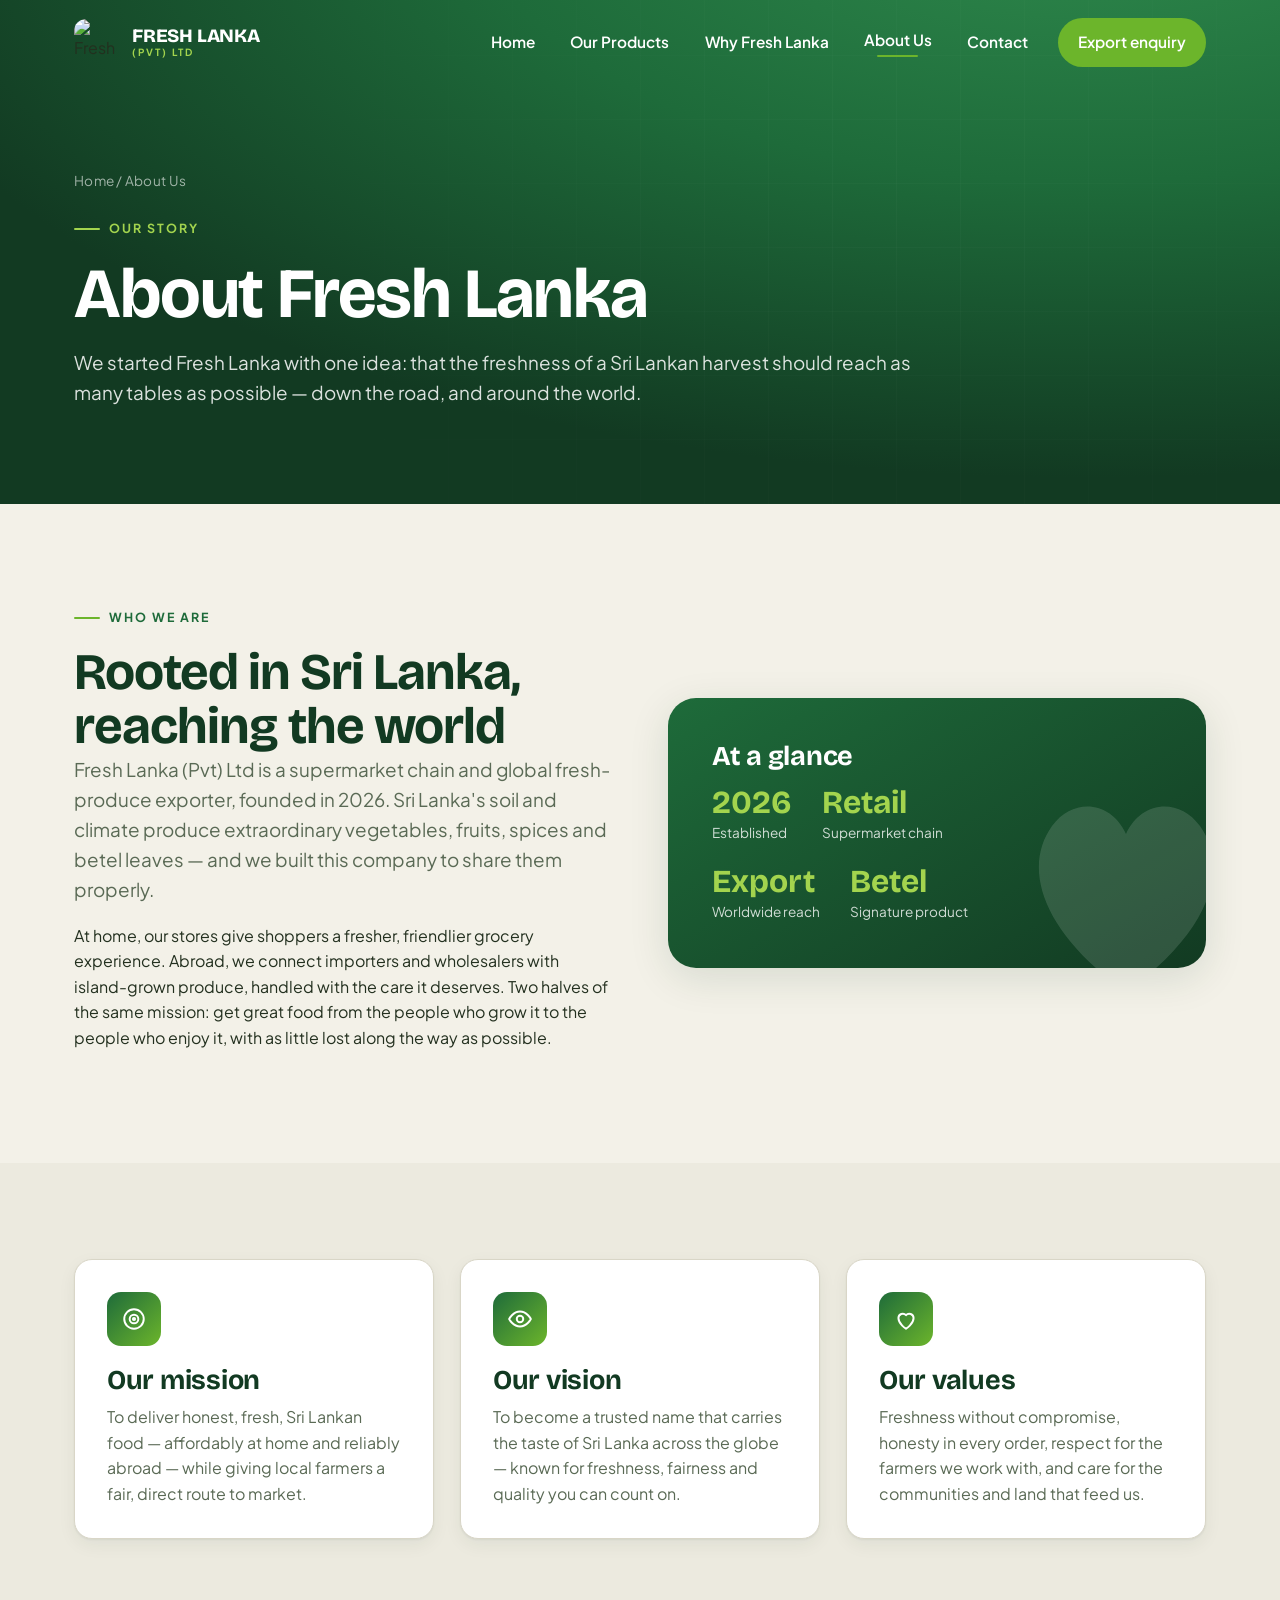
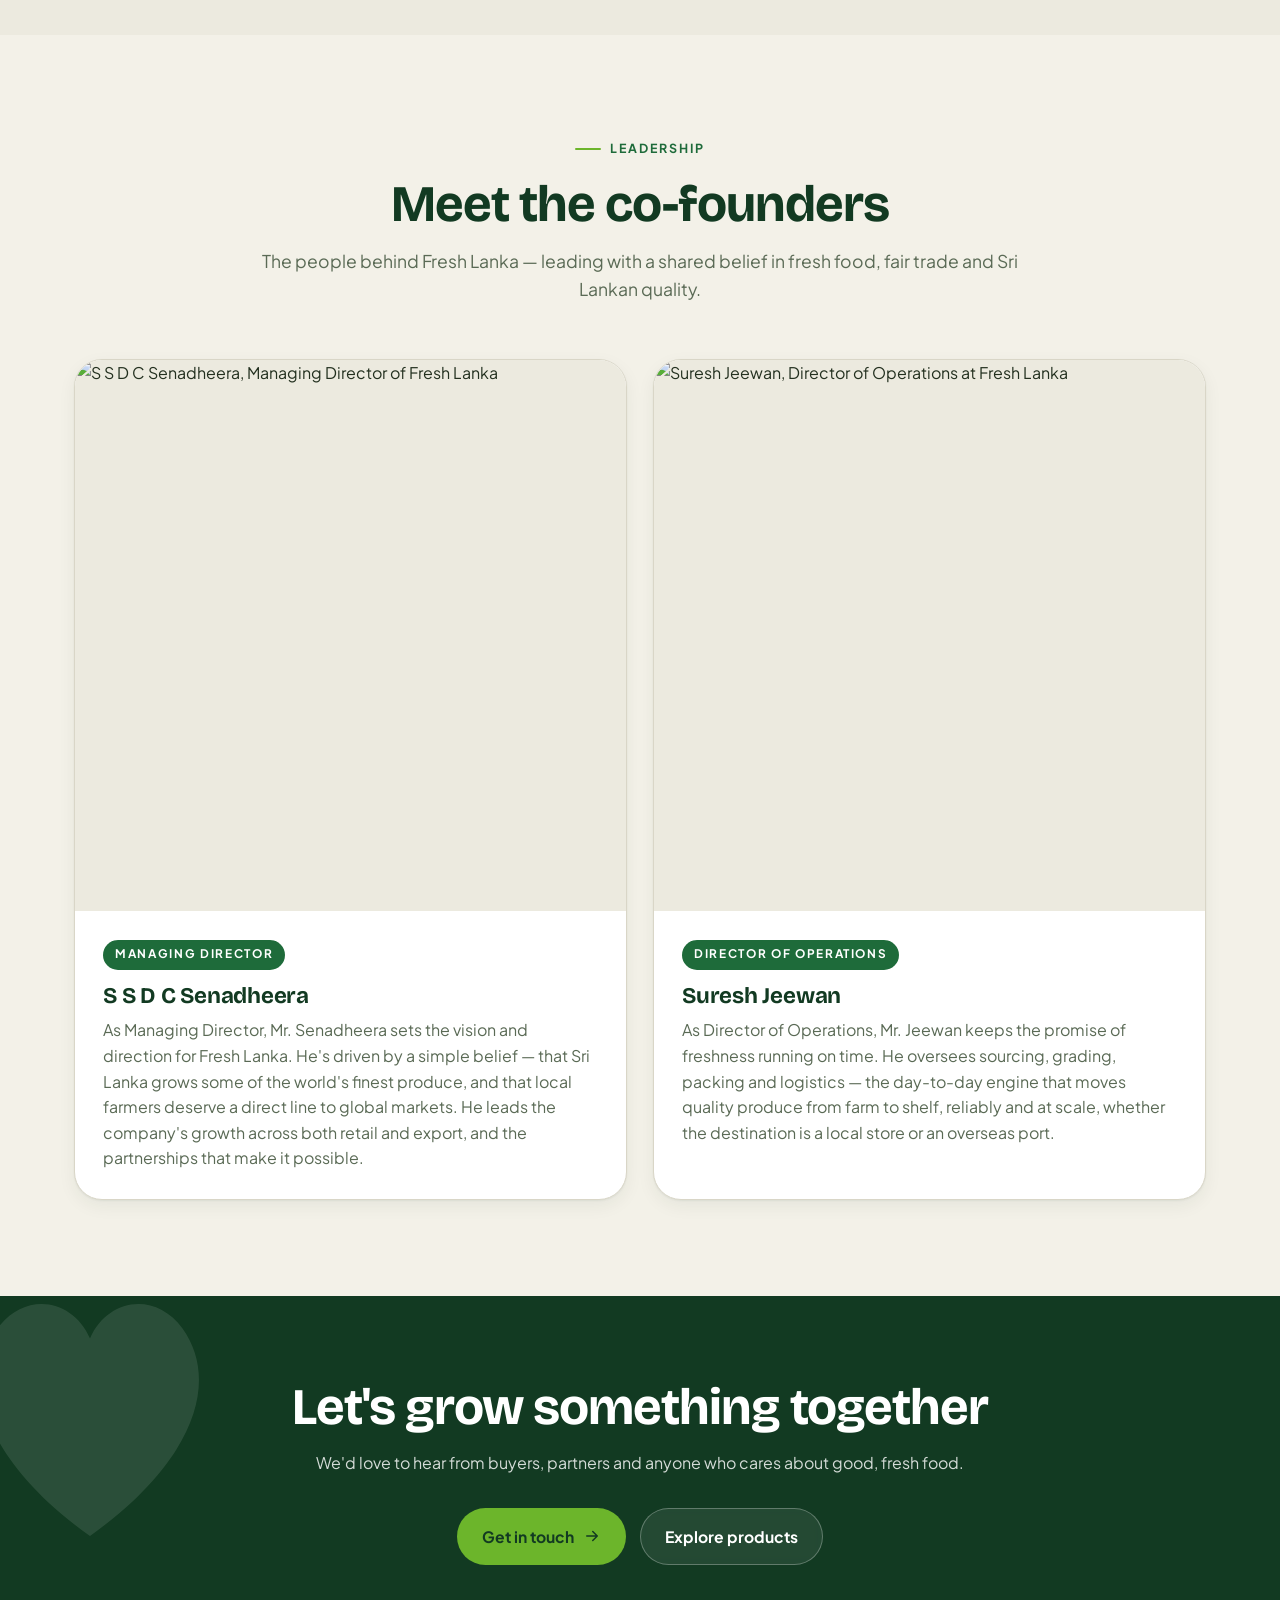
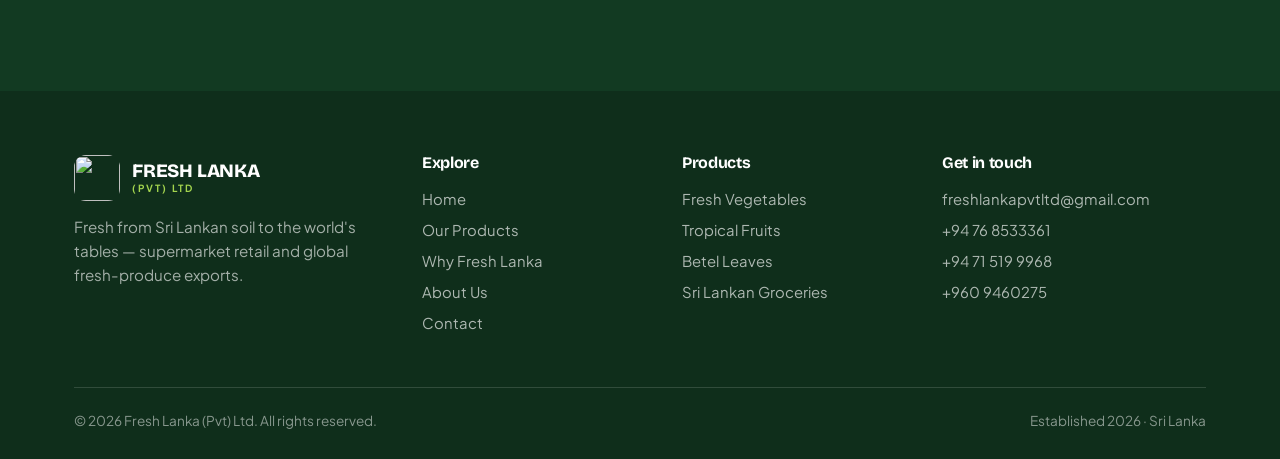
==== about.html @ 04e74e66 "Add files via upload" ====
<!DOCTYPE html>
<html lang="en">
<head>
<script>document.documentElement.className+=' js'</script>
<meta charset="UTF-8">
<meta name="viewport" content="width=device-width, initial-scale=1.0">
<title>About Us — Fresh Lanka (Pvt) Ltd</title>
<meta name="description" content="The story, mission and leadership of Fresh Lanka (Pvt) Ltd — a Sri Lankan supermarket chain and global fresh-produce exporter founded in 2026.">
<link rel="icon" href="assets/emblem.png">
<link rel="preconnect" href="https://fonts.googleapis.com">
<link rel="preconnect" href="https://fonts.gstatic.com" crossorigin>
<link href="https://fonts.googleapis.com/css2?family=Bricolage+Grotesque:opsz,wght@12..96,600;12..96,700;12..96,800&family=Plus+Jakarta+Sans:wght@400;500;600;700&display=swap" rel="stylesheet">
<link rel="stylesheet" href="styles.css">
</head>
<body>

<header class="site-header over-dark">
  <div class="container">
    <a class="brand" href="index.html">
      <img src="assets/emblem.png" alt="Fresh Lanka emblem">
      <div class="brand-text"><b>FRESH LANKA</b><span>(Pvt) Ltd</span></div>
    </a>
    <button class="nav-toggle"><span></span><span></span><span></span></button>
    <nav class="nav">
      <a href="index.html">Home</a>
      <a href="products.html">Our Products</a>
      <a href="quality.html">Why Fresh Lanka</a>
      <a href="about.html" class="active">About Us</a>
      <a href="contact.html">Contact</a>
      <a href="contact.html" class="btn btn--leaf">Export enquiry</a>
    </nav>
  </div>
</header>

<section class="page-hero">
  <div class="hero-grid"></div>
  <div class="container">
    <div class="crumbs"><a href="index.html">Home</a> / About Us</div>
    <span class="eyebrow">Our story</span>
    <h1>About Fresh Lanka</h1>
    <p>We started Fresh Lanka with one idea: that the freshness of a Sri Lankan harvest should reach as many tables as possible — down the road, and around the world.</p>
  </div>
</section>

<!-- STORY -->
<section class="section">
  <div class="container">
    <div class="split">
      <div class="reveal">
        <span class="eyebrow">Who we are</span>
        <h2>Rooted in Sri Lanka, reaching the&nbsp;world</h2>
        <p class="lead" style="margin-bottom:18px">Fresh Lanka (Pvt) Ltd is a supermarket chain and global fresh-produce exporter, founded in 2026. Sri Lanka's soil and climate produce extraordinary vegetables, fruits, spices and betel leaves — and we built this company to share them properly.</p>
        <p>At home, our stores give shoppers a fresher, friendlier grocery experience. Abroad, we connect importers and wholesalers with island-grown produce, handled with the care it deserves. Two halves of the same mission: get great food from the people who grow it to the people who enjoy it, with as little lost along the way as possible.</p>
      </div>
      <div class="panel reveal" data-d="1">
        <svg class="big-leaf" viewBox="0 0 120 120" fill="currentColor" aria-hidden="true"><path d="M60 112C18 82 8 50 23 29 34 14 53 17 60 33 67 17 86 14 97 29 112 50 102 82 60 112Z"/></svg>
        <h3>At a glance</h3>
        <div class="stat-row" style="margin-top:6px">
          <div><b>2026</b><span>Established</span></div>
          <div><b>Retail</b><span>Supermarket chain</span></div>
        </div>
        <div class="stat-row" style="margin-top:22px">
          <div><b>Export</b><span>Worldwide reach</span></div>
          <div><b>Betel</b><span>Signature product</span></div>
        </div>
      </div>
    </div>
  </div>
</section>

<!-- MISSION / VISION / VALUES -->
<section class="section" style="background:var(--paper-2)">
  <div class="container">
    <div class="grid grid-3">
      <div class="card reveal">
        <div class="ic"><svg viewBox="0 0 24 24" fill="none" stroke="currentColor" stroke-width="1.8" stroke-linecap="round" stroke-linejoin="round"><circle cx="12" cy="12" r="9"/><circle cx="12" cy="12" r="4"/><circle cx="12" cy="12" r="1"/></svg></div>
        <h3>Our mission</h3>
        <p>To deliver honest, fresh, Sri Lankan food — affordably at home and reliably abroad — while giving local farmers a fair, direct route to market.</p>
      </div>
      <div class="card reveal" data-d="1">
        <div class="ic"><svg viewBox="0 0 24 24" fill="none" stroke="currentColor" stroke-width="1.8" stroke-linecap="round" stroke-linejoin="round"><path d="M2 12s3.5-7 10-7 10 7 10 7-3.5 7-10 7-10-7-10-7z"/><circle cx="12" cy="12" r="3"/></svg></div>
        <h3>Our vision</h3>
        <p>To become a trusted name that carries the taste of Sri Lanka across the globe — known for freshness, fairness and quality you can count on.</p>
      </div>
      <div class="card reveal" data-d="2">
        <div class="ic"><svg viewBox="0 0 24 24" fill="none" stroke="currentColor" stroke-width="1.8" stroke-linecap="round" stroke-linejoin="round"><path d="M12 21s-7-4.5-7-10a4 4 0 0 1 7-2.5A4 4 0 0 1 19 11c0 5.5-7 10-7 10z"/></svg></div>
        <h3>Our values</h3>
        <p>Freshness without compromise, honesty in every order, respect for the farmers we work with, and care for the communities and land that feed us.</p>
      </div>
    </div>
  </div>
</section>

<!-- FOUNDERS -->
<section class="section">
  <div class="container">
    <div class="section-head center reveal">
      <span class="eyebrow eyebrow--center">Leadership</span>
      <h2>Meet the co-founders</h2>
      <p>The people behind Fresh Lanka — leading with a shared belief in fresh food, fair trade and Sri Lankan quality.</p>
    </div>
    <div class="grid grid-2">
      <div class="founder reveal">
        <div class="photo"><img src="assets/senadheera.png" alt="S S D C Senadheera, Managing Director of Fresh Lanka"></div>
        <div class="founder-body">
          <span class="role">Managing Director</span>
          <h3>S S D C Senadheera</h3>
          <p>As Managing Director, Mr. Senadheera sets the vision and direction for Fresh Lanka. He's driven by a simple belief — that Sri Lanka grows some of the world's finest produce, and that local farmers deserve a direct line to global markets. He leads the company's growth across both retail and export, and the partnerships that make it possible.</p>
        </div>
      </div>
      <div class="founder reveal" data-d="1">
        <div class="photo"><img src="assets/suresh.png" alt="Suresh Jeewan, Director of Operations at Fresh Lanka"></div>
        <div class="founder-body">
          <span class="role">Director of Operations</span>
          <h3>Suresh Jeewan</h3>
          <p>As Director of Operations, Mr. Jeewan keeps the promise of freshness running on time. He oversees sourcing, grading, packing and logistics — the day-to-day engine that moves quality produce from farm to shelf, reliably and at scale, whether the destination is a local store or an overseas port.</p>
        </div>
      </div>
    </div>
  </div>
</section>

<!-- CTA -->
<section class="cta-band">
  <svg class="big-leaf" viewBox="0 0 120 120" fill="currentColor" aria-hidden="true"><path d="M60 112C18 82 8 50 23 29 34 14 53 17 60 33 67 17 86 14 97 29 112 50 102 82 60 112Z"/></svg>
  <div class="container reveal">
    <h2>Let's grow something&nbsp;together</h2>
    <p>We'd love to hear from buyers, partners and anyone who cares about good, fresh food.</p>
    <div class="hero-cta">
      <a href="contact.html" class="btn btn--leaf">Get in touch
        <svg viewBox="0 0 24 24" fill="none" stroke="currentColor" stroke-width="2" stroke-linecap="round" stroke-linejoin="round"><path d="M5 12h14M13 6l6 6-6 6"/></svg></a>
      <a href="products.html" class="btn btn--on-dark">Explore products</a>
    </div>
  </div>
</section>

<!-- FOOTER -->
<footer class="site-footer">
  <div class="container">
    <div class="footer-grid">
      <div>
        <div class="brand">
          <img src="assets/emblem.png" alt="" width="46" height="46" style="border-radius:12px">
          <div class="brand-text"><b>FRESH LANKA</b><span>(Pvt) Ltd</span></div>
        </div>
        <p>Fresh from Sri Lankan soil to the world's tables — supermarket retail and global fresh-produce exports.</p>
      </div>
      <div class="footer-col">
        <h4>Explore</h4>
        <a href="index.html">Home</a>
        <a href="products.html">Our Products</a>
        <a href="quality.html">Why Fresh Lanka</a>
        <a href="about.html">About Us</a>
        <a href="contact.html">Contact</a>
      </div>
      <div class="footer-col">
        <h4>Products</h4>
        <a href="products.html">Fresh Vegetables</a>
        <a href="products.html">Tropical Fruits</a>
        <a href="products.html">Betel Leaves</a>
        <a href="products.html">Sri Lankan Groceries</a>
      </div>
      <div class="footer-col">
        <h4>Get in touch</h4>
        <a href="mailto:freshlankapvtltd@gmail.com">freshlankapvtltd@gmail.com</a>
        <a href="tel:+94768533361">+94 76 8533361</a>
        <a href="tel:+94715199968">+94 71 519 9968</a>
        <a href="tel:+9609460275">+960 9460275</a>
      </div>
    </div>
    <div class="footer-bottom">
      <span>© <span id="year">2026</span> Fresh Lanka (Pvt) Ltd. All rights reserved.</span>
      <span>Established 2026 · Sri Lanka</span>
    </div>
  </div>
</footer>

<script src="script.js"></script>
</body>
</html>
---- styles.css ----
/* ============================================================
   Fresh Lanka (Pvt) Ltd — shared stylesheet
   Brand palette derived from the company logo:
   forest green · betel-leaf lime · globe-ocean blue · cream paper
   Display face: Bricolage Grotesque  |  Body: Plus Jakarta Sans
   ============================================================ */

:root{
  --forest:#123a22;       /* deepest green — headings, footer            */
  --green:#1e6b3a;        /* primary brand green                         */
  --green-soft:#2f8a4d;   /* lighter green for gradients                 */
  --leaf:#6cb52b;         /* bright betel-leaf lime — accent             */
  --leaf-2:#a3d44e;       /* pale lime                                   */
  --ocean:#1c6fa6;        /* globe blue — secondary accent               */
  --ocean-deep:#155680;
  --paper:#f3f1e8;        /* cream page background                       */
  --paper-2:#eceadf;      /* slightly deeper cream                       */
  --card:#ffffff;
  --ink:#23301f;          /* body text                                   */
  --muted:#5a6a55;        /* secondary text                              */
  --line:#d9d6c7;         /* hairlines on cream                          */
  --line-dark:rgba(255,255,255,.14);

  --maxw:1180px;
  --radius:18px;
  --radius-lg:28px;
  --shadow-sm:0 1px 2px rgba(18,58,34,.06), 0 6px 18px rgba(18,58,34,.06);
  --shadow-md:0 10px 40px rgba(18,58,34,.12);
  --shadow-lg:0 24px 70px rgba(18,58,34,.18);
  --ease:cubic-bezier(.22,.61,.36,1);

  --ff-display:"Bricolage Grotesque", system-ui, sans-serif;
  --ff-body:"Plus Jakarta Sans", system-ui, sans-serif;
}

*,*::before,*::after{box-sizing:border-box}
html{scroll-behavior:smooth}
body{
  margin:0;
  font-family:var(--ff-body);
  color:var(--ink);
  background:var(--paper);
  line-height:1.6;
  -webkit-font-smoothing:antialiased;
  text-rendering:optimizeLegibility;
  overflow-x:hidden;
}
img{max-width:100%;display:block}
a{color:inherit;text-decoration:none}
button{font-family:inherit}

/* ---------- layout helpers ---------- */
.container{width:100%;max-width:var(--maxw);margin:0 auto;padding:0 24px}
.section{padding:96px 0}
.section--tight{padding:64px 0}
.center{text-align:center}
.lead{font-size:1.18rem;color:var(--muted);max-width:60ch}
.center .lead{margin-left:auto;margin-right:auto}

/* ---------- type ---------- */
h1,h2,h3,h4{font-family:var(--ff-display);color:var(--forest);line-height:1.06;
  font-weight:700;letter-spacing:-.02em;margin:0}
h1{font-size:clamp(2.4rem,6vw,4.4rem)}
h2{font-size:clamp(2rem,4.2vw,3.2rem)}
h3{font-size:clamp(1.3rem,2.4vw,1.7rem);letter-spacing:-.01em}
p{margin:0 0 1rem}

.eyebrow{
  display:inline-flex;align-items:center;gap:.55rem;
  font-family:var(--ff-body);font-weight:700;font-size:.78rem;
  letter-spacing:.16em;text-transform:uppercase;color:var(--green);
  margin-bottom:1.1rem;
}
.eyebrow::before{
  content:"";width:26px;height:2px;background:var(--leaf);display:inline-block;border-radius:2px;
}
.eyebrow--center{justify-content:center}

.section-head{max-width:64ch;margin:0 0 56px}
.section-head.center{margin-left:auto;margin-right:auto}
.section-head p{font-size:1.1rem;color:var(--muted);margin-top:1rem}

/* leaf bullet motif (signature) */
.leaf-list{list-style:none;padding:0;margin:0;display:grid;gap:18px}
.leaf-list li{position:relative;padding-left:38px;color:var(--ink)}
.leaf-list li::before{
  content:"";position:absolute;left:0;top:.2em;width:22px;height:22px;
  background:var(--leaf);
  -webkit-mask:var(--leaf-mask) center/contain no-repeat;
          mask:var(--leaf-mask) center/contain no-repeat;
}
.leaf-list li strong{color:var(--forest);font-family:var(--ff-display);font-weight:700}

:root{
  --leaf-mask:url("data:image/svg+xml;utf8,<svg xmlns='http://www.w3.org/2000/svg' viewBox='0 0 24 24'><path d='M21 3C9 3 3 9 3 21c0 0 6 0 11-5 4-4 7-13 7-13zM6.5 17.5C9 12 14 8 18 6' fill='none' stroke='black' stroke-width='2' stroke-linecap='round' stroke-linejoin='round'/></svg>");
}

/* ---------- buttons ---------- */
.btn{
  display:inline-flex;align-items:center;gap:.55rem;
  font-weight:700;font-size:.98rem;padding:.95rem 1.5rem;border-radius:999px;
  border:1.5px solid transparent;cursor:pointer;transition:transform .25s var(--ease),
  box-shadow .25s var(--ease),background .25s var(--ease),color .25s var(--ease);
}
.btn svg{width:18px;height:18px}
.btn--primary{background:var(--green);color:#fff;box-shadow:0 8px 24px rgba(30,107,58,.3)}
.btn--primary:hover{background:var(--forest);transform:translateY(-2px);box-shadow:0 14px 30px rgba(18,58,34,.32)}
.btn--leaf{background:var(--leaf);color:var(--forest)}
.btn--leaf:hover{background:var(--leaf-2);transform:translateY(-2px)}
.btn--ghost{background:transparent;color:var(--forest);border-color:var(--line)}
.btn--ghost:hover{border-color:var(--green);color:var(--green);transform:translateY(-2px)}
.btn--on-dark{background:rgba(255,255,255,.08);color:#fff;border-color:rgba(255,255,255,.28);backdrop-filter:blur(4px)}
.btn--on-dark:hover{background:#fff;color:var(--forest);transform:translateY(-2px)}

/* ---------- header / nav ---------- */
.site-header{
  position:fixed;top:0;left:0;right:0;z-index:60;
  transition:background .3s var(--ease),box-shadow .3s var(--ease),padding .3s var(--ease);
  padding:18px 0;
}
.site-header .container{display:flex;align-items:center;justify-content:space-between;gap:24px}
.brand{display:flex;align-items:center;gap:12px}
.brand img{width:46px;height:46px;border-radius:12px;transition:width .3s var(--ease),height .3s var(--ease)}
.brand-text{display:flex;flex-direction:column;line-height:1}
.brand-text b{font-family:var(--ff-display);font-weight:800;font-size:1.18rem;color:var(--forest);letter-spacing:-.01em}
.brand-text span{font-size:.62rem;letter-spacing:.2em;text-transform:uppercase;color:var(--green);font-weight:700;margin-top:3px}

.nav{display:flex;align-items:center;gap:8px}
.nav a{
  font-weight:600;font-size:.96rem;color:var(--forest);padding:.55rem .85rem;border-radius:999px;
  transition:background .2s var(--ease),color .2s var(--ease);
}
.nav a:hover{background:rgba(30,107,58,.1)}
.nav a.active{color:var(--green)}
.nav a.active::after{content:"";display:block;height:2px;width:60%;background:var(--leaf);border-radius:2px;margin:2px auto 0}
.nav .btn{margin-left:8px;padding:.7rem 1.2rem}

/* header states: transparent over hero, solid after scroll */
.site-header.on-light{background:rgba(243,241,232,.85);backdrop-filter:blur(12px);box-shadow:0 1px 0 var(--line)}
.site-header.scrolled{background:rgba(243,241,232,.92);backdrop-filter:blur(12px);box-shadow:0 4px 24px rgba(18,58,34,.08);padding:10px 0}
.site-header.scrolled .brand img{width:40px;height:40px}
/* when transparent over a dark hero */
.site-header.over-dark:not(.scrolled) .brand-text b,
.site-header.over-dark:not(.scrolled) .nav a{color:#fff}
.site-header.over-dark:not(.scrolled) .brand-text span{color:var(--leaf-2)}
.site-header.over-dark:not(.scrolled) .nav a:hover{background:rgba(255,255,255,.14)}
.site-header.over-dark:not(.scrolled) .nav-toggle span{background:#fff}

.nav-toggle{display:none;background:none;border:0;width:44px;height:44px;cursor:pointer;
  flex-direction:column;gap:5px;align-items:center;justify-content:center}
.nav-toggle span{width:24px;height:2px;background:var(--forest);border-radius:2px;transition:.3s var(--ease)}

/* ---------- hero ---------- */
.hero{
  position:relative;min-height:100vh;display:flex;align-items:center;
  color:#fff;overflow:hidden;
  background:radial-gradient(120% 120% at 80% -10%, #2f8a4d 0%, #1e6b3a 38%, #123a22 78%);
}
.hero::after{ /* ocean glow */
  content:"";position:absolute;right:-10%;bottom:-30%;width:60vw;height:60vw;
  background:radial-gradient(circle, rgba(28,111,166,.55), transparent 62%);
  filter:blur(10px);pointer-events:none;
}
.hero-grid{ /* globe meridian lines */
  position:absolute;inset:0;opacity:.5;pointer-events:none;
  background-image:
    repeating-linear-gradient(90deg, rgba(255,255,255,.06) 0 1px, transparent 1px 64px),
    repeating-linear-gradient(0deg, rgba(255,255,255,.05) 0 1px, transparent 1px 64px);
  -webkit-mask:radial-gradient(circle at 70% 40%, #000 0%, transparent 70%);
          mask:radial-gradient(circle at 70% 40%, #000 0%, transparent 70%);
}
.hero .container{position:relative;z-index:2;padding-top:120px;padding-bottom:80px}
.hero-grid-cols{display:grid;grid-template-columns:1.15fr .85fr;gap:48px;align-items:center}
.hero h1{color:#fff;margin-bottom:1.2rem}
.hero h1 em{font-style:normal;color:var(--leaf-2);
  background:linear-gradient(90deg,var(--leaf-2),var(--leaf));-webkit-background-clip:text;background-clip:text;-webkit-text-fill-color:transparent}
.hero p.sub{font-size:1.2rem;color:rgba(255,255,255,.86);max-width:54ch;margin-bottom:2rem}
.hero .eyebrow{color:var(--leaf-2)}
.hero .eyebrow::before{background:var(--leaf-2)}
.hero-cta{display:flex;flex-wrap:wrap;gap:14px;margin-bottom:2.6rem}

.hero-emblem{position:relative;display:flex;justify-content:center;align-items:center}
.hero-emblem img{width:min(420px,85%);filter:drop-shadow(0 30px 60px rgba(0,0,0,.4));
  animation:floaty 7s ease-in-out infinite}
.hero-emblem .ring{
  position:absolute;width:min(460px,92%);aspect-ratio:1;border:1.5px dashed rgba(255,255,255,.25);
  border-radius:50%;animation:spin 60s linear infinite;
}
@keyframes floaty{0%,100%{transform:translateY(0)}50%{transform:translateY(-16px)}}
@keyframes spin{to{transform:rotate(360deg)}}

/* hero stat strip */
.hero-stats{display:flex;flex-wrap:wrap;gap:14px}
.hero-stats .stat{
  background:rgba(255,255,255,.08);border:1px solid rgba(255,255,255,.16);
  border-radius:14px;padding:14px 18px;backdrop-filter:blur(4px);min-width:150px;
}
.hero-stats .stat b{font-family:var(--ff-display);font-size:1.15rem;color:#fff;display:block}
.hero-stats .stat span{font-size:.82rem;color:rgba(255,255,255,.75)}

/* page hero (interior pages) */
.page-hero{
  position:relative;padding:170px 0 80px;color:#fff;overflow:hidden;
  background:radial-gradient(120% 140% at 85% -20%, #2f8a4d 0%, #1e6b3a 40%, #123a22 82%);
}
.page-hero .hero-grid{opacity:.4}
.page-hero .container{position:relative;z-index:2}
.page-hero h1{color:#fff}
.page-hero p{color:rgba(255,255,255,.85);max-width:60ch;font-size:1.18rem;margin-top:1rem}
.page-hero .eyebrow{color:var(--leaf-2)}
.page-hero .eyebrow::before{background:var(--leaf-2)}
.crumbs{font-size:.85rem;color:rgba(255,255,255,.6);margin-bottom:1.2rem;letter-spacing:.02em}
.crumbs a:hover{color:#fff}

/* ---------- trust strip ---------- */
.trust{background:var(--forest);color:#fff;padding:26px 0}
.trust .container{display:flex;flex-wrap:wrap;gap:28px 56px;justify-content:center;align-items:center}
.trust .item{display:flex;align-items:center;gap:10px;font-weight:600;font-size:.96rem;color:rgba(255,255,255,.9)}
.trust .item svg{width:22px;height:22px;color:var(--leaf-2)}

/* ---------- cards / grid ---------- */
.grid{display:grid;gap:26px}
.grid-2{grid-template-columns:repeat(2,1fr)}
.grid-3{grid-template-columns:repeat(3,1fr)}
.grid-4{grid-template-columns:repeat(4,1fr)}

.card{
  background:var(--card);border:1px solid var(--line);border-radius:var(--radius);
  padding:32px;box-shadow:var(--shadow-sm);transition:transform .3s var(--ease),box-shadow .3s var(--ease),border-color .3s var(--ease);
}
.card:hover{transform:translateY(-6px);box-shadow:var(--shadow-md);border-color:transparent}
.card .ic{
  width:54px;height:54px;border-radius:14px;display:flex;align-items:center;justify-content:center;
  background:linear-gradient(135deg,var(--green),var(--leaf));color:#fff;margin-bottom:20px;
}
.card .ic svg{width:26px;height:26px}
.card h3{margin-bottom:.6rem}
.card p{color:var(--muted);margin:0}

/* pillars (what we do) */
.pillar{
  position:relative;overflow:hidden;border-radius:var(--radius-lg);padding:40px;color:#fff;
  min-height:300px;display:flex;flex-direction:column;justify-content:flex-end;
  box-shadow:var(--shadow-md);
}
.pillar--retail{background:linear-gradient(150deg,#2f8a4d,#123a22)}
.pillar--export{background:linear-gradient(150deg,#1c6fa6,#0f3a55)}
.pillar .tag{font-size:.75rem;letter-spacing:.18em;text-transform:uppercase;font-weight:700;
  color:rgba(255,255,255,.8);margin-bottom:auto}
.pillar h3{color:#fff;font-size:1.7rem;margin:24px 0 .6rem}
.pillar p{color:rgba(255,255,255,.85);margin:0 0 1.2rem}
.pillar a{font-weight:700;color:#fff;display:inline-flex;align-items:center;gap:.4rem}
.pillar a svg{width:16px;height:16px;transition:transform .25s var(--ease)}
.pillar a:hover svg{transform:translateX(4px)}
.pillar .big-leaf{position:absolute;right:-30px;top:-30px;width:200px;opacity:.14;color:#fff}

/* ---------- product categories ---------- */
.cat{margin-bottom:64px}
.cat-head{display:flex;align-items:flex-end;justify-content:space-between;gap:20px;
  border-bottom:1px solid var(--line);padding-bottom:18px;margin-bottom:30px;flex-wrap:wrap}
.cat-head .ic{width:44px;height:44px;border-radius:12px;display:flex;align-items:center;justify-content:center;
  background:linear-gradient(135deg,var(--green),var(--leaf));color:#fff;flex:none}
.cat-head .ic svg{width:22px;height:22px}
.cat-title{display:flex;align-items:center;gap:14px}
.cat-title h3{font-size:1.5rem}
.cat-head p{margin:0;color:var(--muted);max-width:46ch;font-size:.96rem}

.chips{display:flex;flex-wrap:wrap;gap:12px}
.chip{
  background:var(--card);border:1px solid var(--line);border-radius:999px;
  padding:.6rem 1.15rem;font-weight:600;font-size:.95rem;color:var(--forest);
  display:inline-flex;align-items:center;gap:.5rem;transition:.25s var(--ease);
}
.chip::before{content:"";width:9px;height:9px;border-radius:50%;background:var(--leaf)}
.chip:hover{border-color:var(--green);background:#fff;transform:translateY(-2px);box-shadow:var(--shadow-sm)}

/* featured betel spotlight */
.spotlight{
  background:linear-gradient(135deg,#123a22,#1e6b3a 60%,#2f8a4d);
  border-radius:var(--radius-lg);overflow:hidden;color:#fff;
  display:grid;grid-template-columns:1.1fr .9fr;align-items:center;box-shadow:var(--shadow-lg);
}
.spotlight-body{padding:56px}
.spotlight .eyebrow{color:var(--leaf-2)}
.spotlight .eyebrow::before{background:var(--leaf-2)}
.spotlight h2{color:#fff;margin-bottom:1rem}
.spotlight p{color:rgba(255,255,255,.86);margin-bottom:1rem}
.spotlight-art{position:relative;align-self:stretch;min-height:340px;display:flex;align-items:center;justify-content:center;
  background:radial-gradient(circle at 50% 40%, rgba(163,212,78,.35), transparent 65%)}
.spotlight-art svg{width:72%;color:var(--leaf-2);filter:drop-shadow(0 20px 40px rgba(0,0,0,.35))}

/* ---------- founders ---------- */
.founder{
  background:var(--card);border:1px solid var(--line);border-radius:var(--radius-lg);
  overflow:hidden;box-shadow:var(--shadow-sm);transition:transform .3s var(--ease),box-shadow .3s var(--ease);
}
.founder:hover{transform:translateY(-6px);box-shadow:var(--shadow-md)}
.founder .photo{aspect-ratio:1;overflow:hidden;background:var(--paper-2)}
.founder .photo img{width:100%;height:100%;object-fit:cover;transition:transform .6s var(--ease)}
.founder:hover .photo img{transform:scale(1.05)}
.founder-body{padding:28px}
.founder-body .role{display:inline-block;font-size:.74rem;letter-spacing:.14em;text-transform:uppercase;
  font-weight:700;color:#fff;background:var(--green);padding:.35rem .75rem;border-radius:999px;margin-bottom:14px}
.founder-body h3{font-size:1.4rem;margin-bottom:.6rem}
.founder-body p{color:var(--muted);margin:0}

/* values list */
.value{background:var(--card);border:1px solid var(--line);border-radius:var(--radius);padding:28px}
.value .n{font-family:var(--ff-display);font-weight:800;color:var(--leaf);font-size:1.6rem;line-height:1}
.value h3{margin:14px 0 .5rem;font-size:1.2rem}
.value p{color:var(--muted);margin:0;font-size:.96rem}

/* split (image-ish + text) */
.split{display:grid;grid-template-columns:1fr 1fr;gap:56px;align-items:center}
.panel{
  border-radius:var(--radius-lg);padding:44px;color:#fff;position:relative;overflow:hidden;
  background:linear-gradient(150deg,#1e6b3a,#123a22);box-shadow:var(--shadow-md);
}
.panel--ocean{background:linear-gradient(150deg,#1c6fa6,#0f3a55)}
.panel .big-leaf{position:absolute;right:-40px;bottom:-40px;width:240px;opacity:.13;color:#fff}
.panel h3{color:#fff;margin-bottom:1rem}
.panel .stat-row{display:flex;gap:30px;flex-wrap:wrap;margin-top:8px}
.panel .stat-row b{font-family:var(--ff-display);font-size:2rem;color:var(--leaf-2);display:block;line-height:1}
.panel .stat-row span{font-size:.85rem;color:rgba(255,255,255,.8)}

/* ---------- cta band ---------- */
.cta-band{background:var(--forest);color:#fff;position:relative;overflow:hidden}
.cta-band .big-leaf{position:absolute;left:-60px;top:-40px;width:300px;opacity:.1;color:#fff}
.cta-band .container{position:relative;z-index:2;text-align:center;padding:84px 24px}
.cta-band h2{color:#fff;margin-bottom:1rem}
.cta-band p{color:rgba(255,255,255,.82);max-width:54ch;margin:0 auto 2rem}
.cta-band .hero-cta{justify-content:center}

/* ---------- contact ---------- */
.contact-grid{display:grid;grid-template-columns:1fr 1fr;gap:48px;align-items:start}
.contact-card{background:var(--card);border:1px solid var(--line);border-radius:var(--radius);
  padding:26px;display:flex;gap:16px;align-items:flex-start;box-shadow:var(--shadow-sm);transition:.3s var(--ease)}
.contact-card:hover{transform:translateY(-4px);box-shadow:var(--shadow-md)}
.contact-card .ic{width:48px;height:48px;border-radius:12px;flex:none;display:flex;align-items:center;justify-content:center;
  background:linear-gradient(135deg,var(--green),var(--leaf));color:#fff}
.contact-card .ic svg{width:22px;height:22px}
.contact-card h3{font-size:1.05rem;margin-bottom:.35rem}
.contact-card a,.contact-card p{display:block;color:var(--muted);margin:.1rem 0;font-size:.96rem}
.contact-card a:hover{color:var(--green)}

.form{background:var(--card);border:1px solid var(--line);border-radius:var(--radius-lg);padding:36px;box-shadow:var(--shadow-sm)}
.field{margin-bottom:18px}
.field label{display:block;font-weight:600;font-size:.9rem;color:var(--forest);margin-bottom:7px}
.field input,.field textarea,.field select{
  width:100%;padding:.85rem 1rem;border:1.5px solid var(--line);border-radius:12px;
  font-family:inherit;font-size:1rem;color:var(--ink);background:var(--paper);transition:.2s var(--ease);
}
.field input:focus,.field textarea:focus,.field select:focus{
  outline:none;border-color:var(--green);background:#fff;box-shadow:0 0 0 4px rgba(108,181,43,.18)}
.field textarea{resize:vertical;min-height:130px}
.form .note{font-size:.85rem;color:var(--muted);margin:6px 0 0}

/* ---------- footer ---------- */
.site-footer{background:#0f2e1b;color:rgba(255,255,255,.78);padding:64px 0 28px}
.footer-grid{display:grid;grid-template-columns:1.4fr 1fr 1fr 1.2fr;gap:40px}
.site-footer .brand-text b{color:#fff}
.site-footer .brand-text span{color:var(--leaf-2)}
.site-footer p{color:rgba(255,255,255,.62);font-size:.95rem;margin-top:14px;max-width:32ch}
.footer-col h4{font-family:var(--ff-display);color:#fff;font-size:1rem;margin-bottom:16px;font-weight:700}
.footer-col a,.footer-col p{display:block;color:rgba(255,255,255,.66);font-size:.93rem;margin:.45rem 0;transition:color .2s}
.footer-col a:hover{color:var(--leaf-2)}
.footer-bottom{border-top:1px solid var(--line-dark);margin-top:44px;padding-top:22px;
  display:flex;justify-content:space-between;flex-wrap:wrap;gap:10px;font-size:.85rem;color:rgba(255,255,255,.5)}

/* ---------- reveal animation (progressive enhancement) ---------- */
.reveal{opacity:1;transform:none}
html.js .reveal{opacity:0;transform:translateY(26px);transition:opacity .7s var(--ease),transform .7s var(--ease)}
html.js .reveal.in{opacity:1;transform:none}
.reveal[data-d="1"]{transition-delay:.08s}
.reveal[data-d="2"]{transition-delay:.16s}
.reveal[data-d="3"]{transition-delay:.24s}
.reveal[data-d="4"]{transition-delay:.32s}

/* ---------- responsive ---------- */
@media (max-width:980px){
  .hero-grid-cols{grid-template-columns:1fr;gap:36px}
  .hero-emblem{order:-1}
  .hero-emblem img{width:260px}
  .spotlight{grid-template-columns:1fr}
  .spotlight-art{min-height:240px;order:-1}
  .split{grid-template-columns:1fr;gap:32px}
  .contact-grid{grid-template-columns:1fr;gap:32px}
  .grid-4{grid-template-columns:repeat(2,1fr)}
  .footer-grid{grid-template-columns:1fr 1fr}
}
@media (max-width:760px){
  .section{padding:64px 0}
  .nav{
    position:fixed;inset:0 0 0 auto;width:min(320px,84vw);height:100vh;background:var(--paper);
    flex-direction:column;align-items:stretch;gap:6px;padding:96px 24px 24px;
    box-shadow:-20px 0 60px rgba(18,58,34,.18);transform:translateX(100%);
    transition:transform .35s var(--ease);
  }
  .nav.open{transform:none}
  .nav a{color:var(--forest)!important;padding:.85rem 1rem;border-radius:12px;font-size:1.05rem}
  .nav a:hover{background:rgba(30,107,58,.1)}
  .nav .btn{margin:10px 0 0;justify-content:center}
  .nav-toggle{display:flex;z-index:70}
  .site-header.menu-open .nav-toggle span:nth-child(1){transform:translateY(7px) rotate(45deg);background:var(--forest)}
  .site-header.menu-open .nav-toggle span:nth-child(2){opacity:0}
  .site-header.menu-open .nav-toggle span:nth-child(3){transform:translateY(-7px) rotate(-45deg);background:var(--forest)}
  .grid-2,.grid-3,.grid-4{grid-template-columns:1fr}
  .footer-grid{grid-template-columns:1fr}
  .spotlight-body{padding:36px 28px}
  .trust .container{justify-content:flex-start}
}

/* ---------- accessibility ---------- */
:focus-visible{outline:3px solid var(--leaf);outline-offset:3px;border-radius:6px}
@media (prefers-reduced-motion:reduce){
  *,*::before,*::after{animation:none!important;transition:none!important;scroll-behavior:auto!important}
  .reveal{opacity:1;transform:none}
}
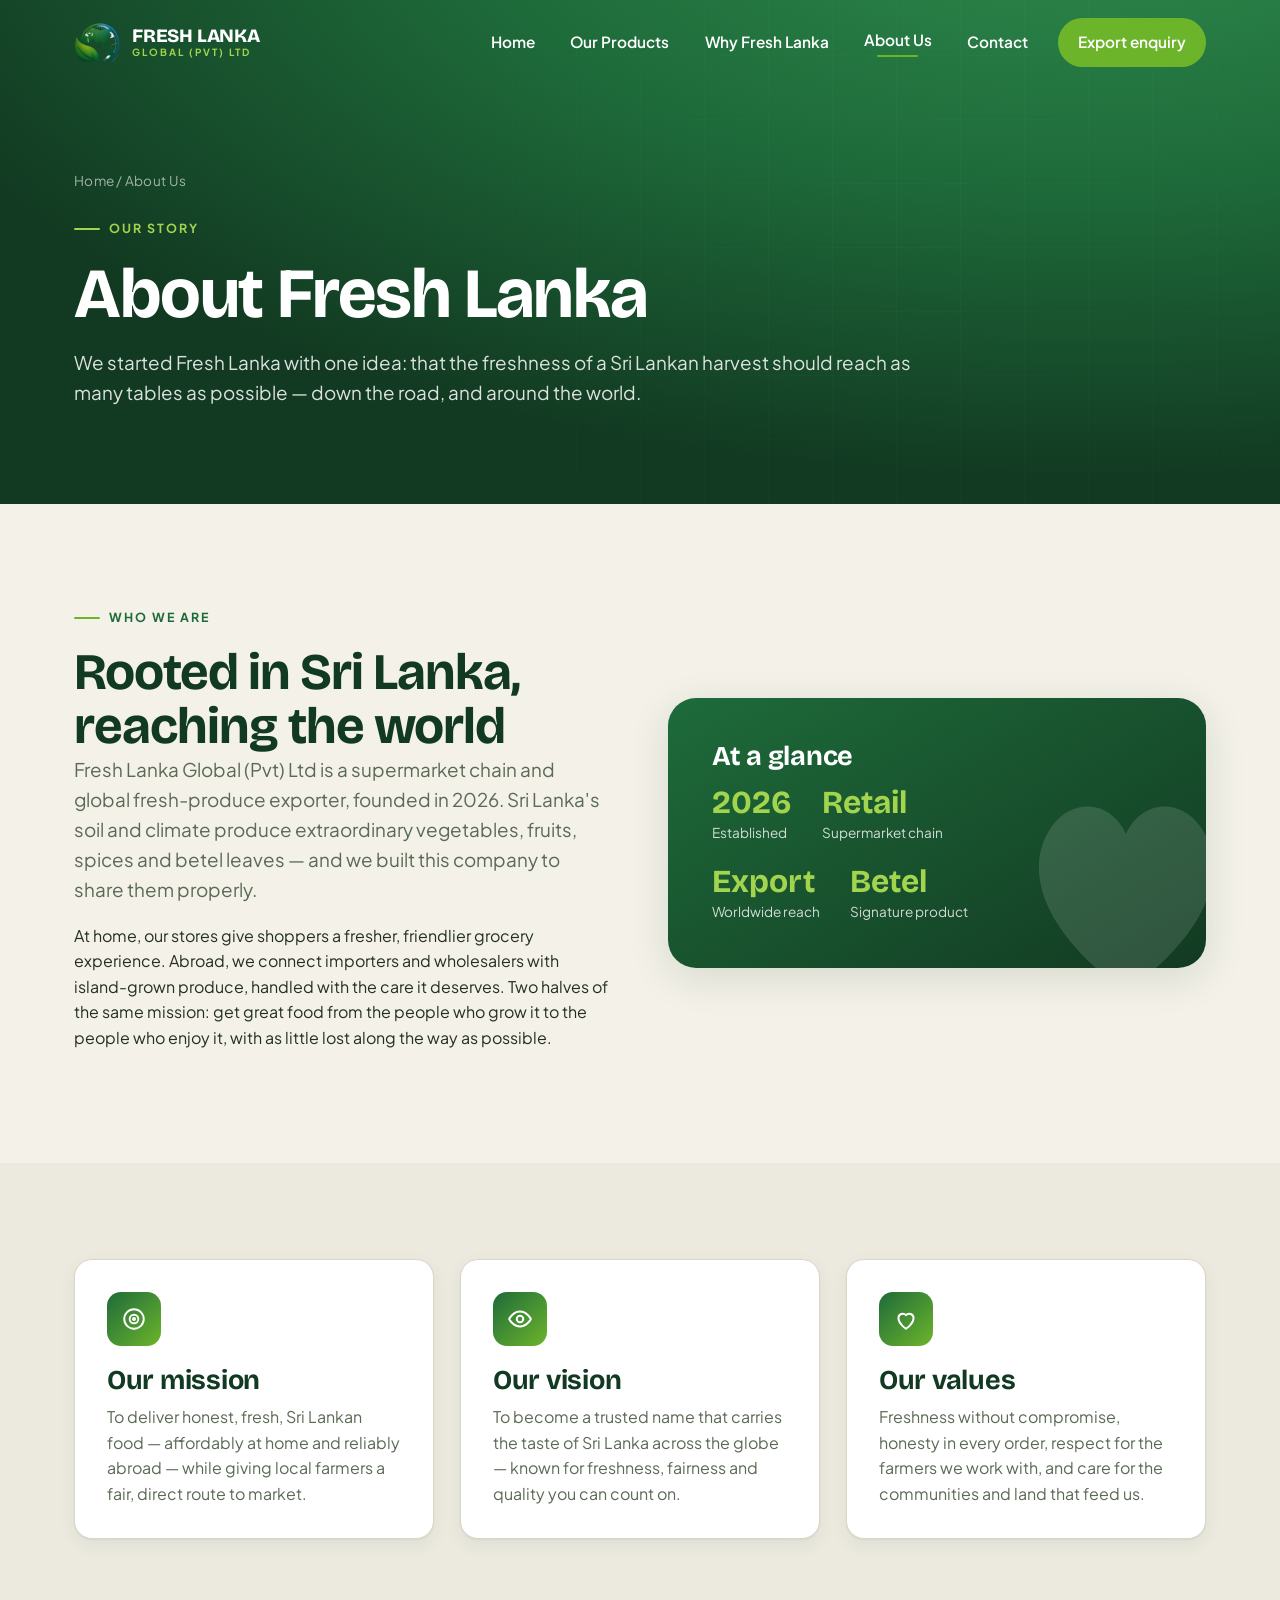
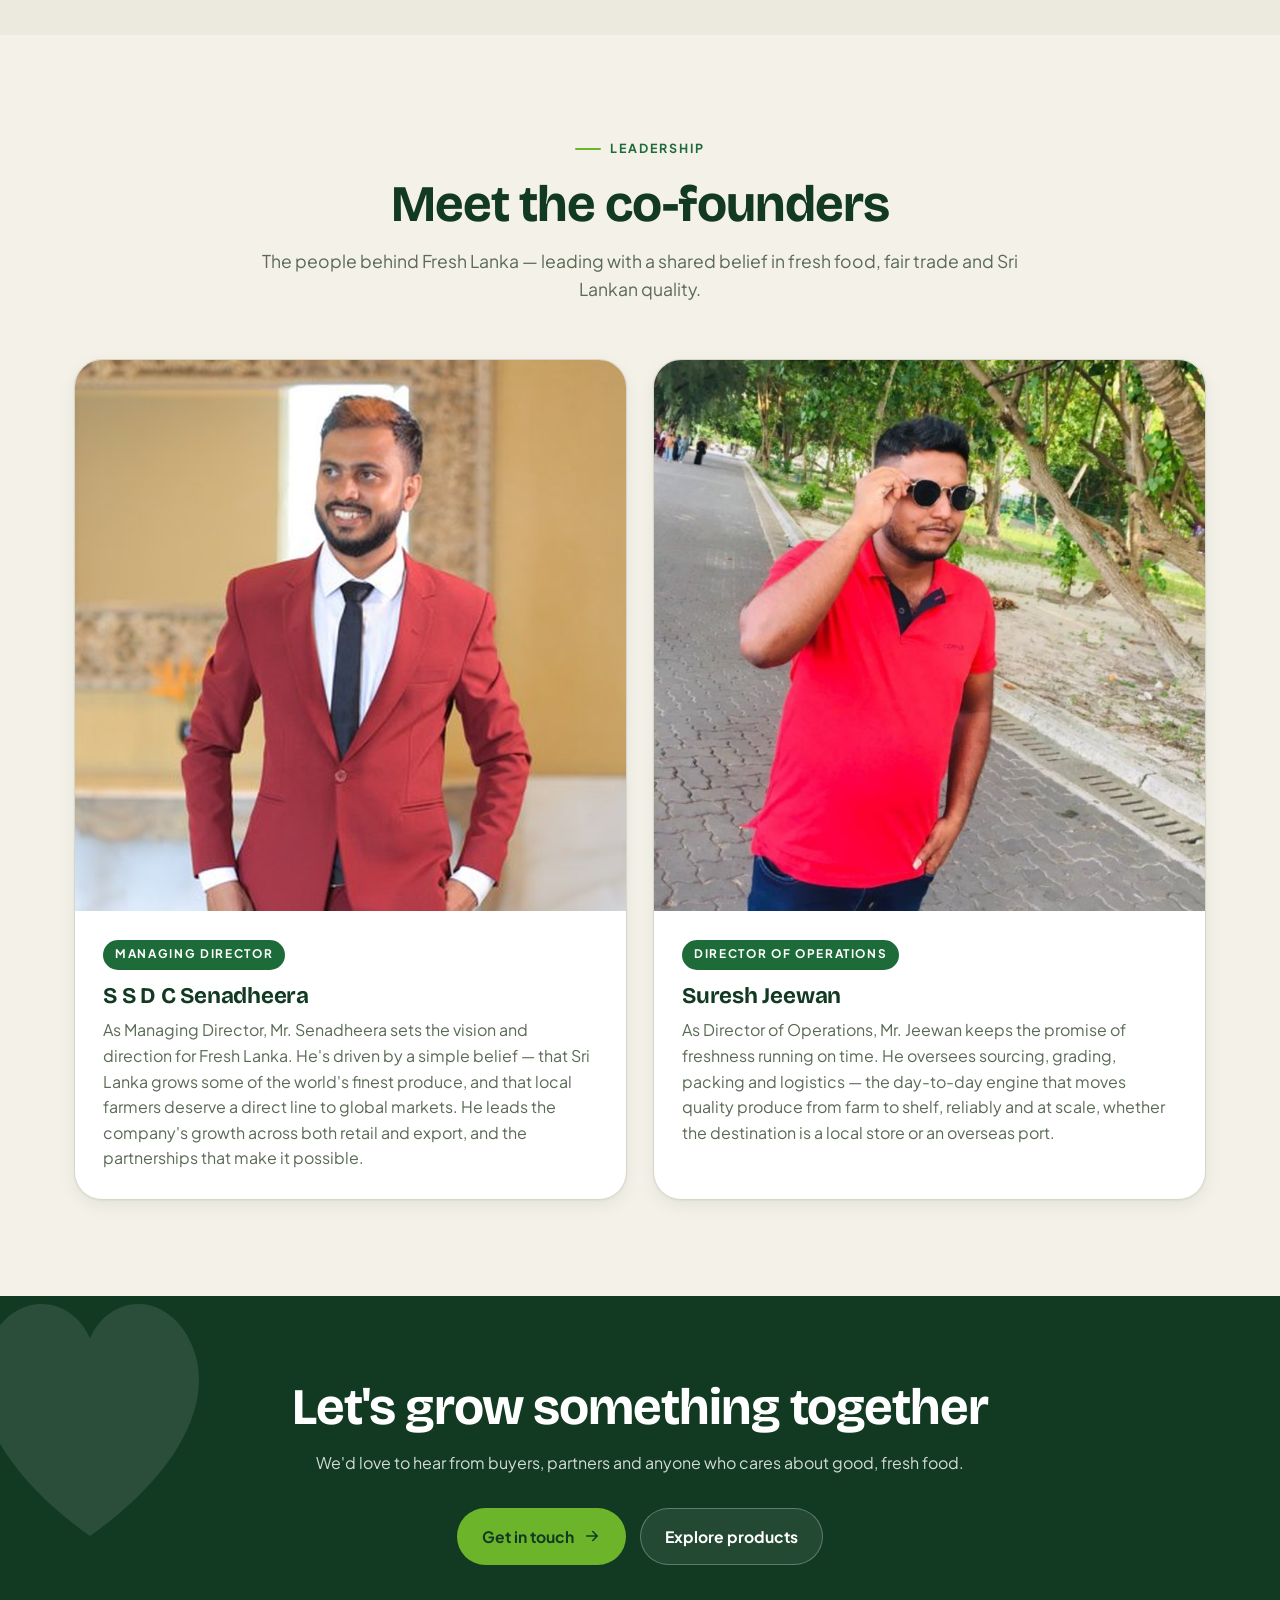
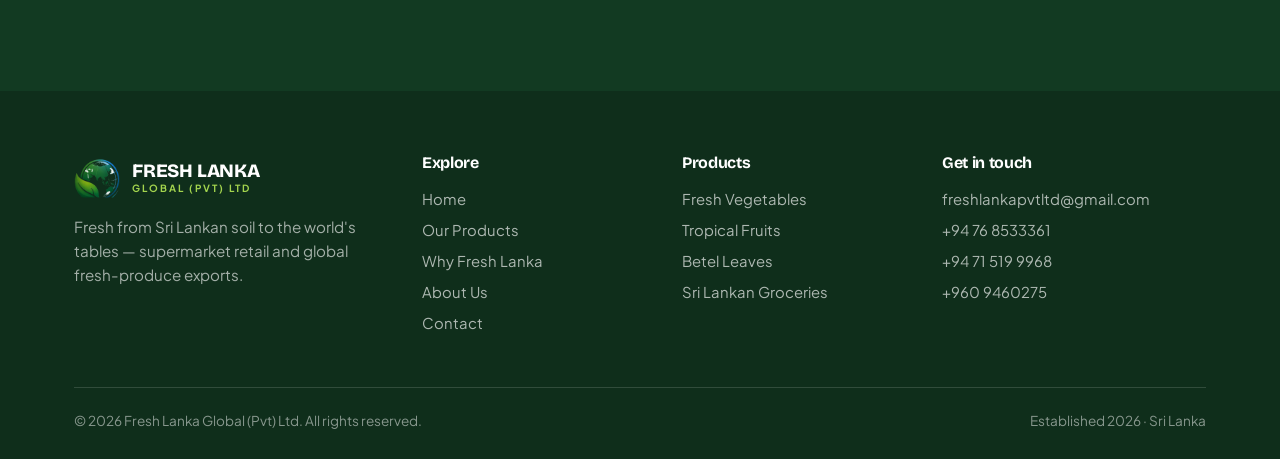
==== commit ca845d93: "Add files via upload" ====
--- a/about.html
+++ b/about.html
@@ -4,8 +4,8 @@
 <script>document.documentElement.className+=' js'</script>
 <meta charset="UTF-8">
 <meta name="viewport" content="width=device-width, initial-scale=1.0">
-<title>About Us — Fresh Lanka (Pvt) Ltd</title>
-<meta name="description" content="The story, mission and leadership of Fresh Lanka (Pvt) Ltd — a Sri Lankan supermarket chain and global fresh-produce exporter founded in 2026.">
+<title>About Us — Fresh Lanka Global (Pvt) Ltd</title>
+<meta name="description" content="The story, mission and leadership of Fresh Lanka Global (Pvt) Ltd — a Sri Lankan supermarket chain and global fresh-produce exporter founded in 2026.">
 <link rel="icon" href="assets/emblem.png">
 <link rel="preconnect" href="https://fonts.googleapis.com">
 <link rel="preconnect" href="https://fonts.gstatic.com" crossorigin>
@@ -18,7 +18,7 @@
   <div class="container">
     <a class="brand" href="index.html">
       <img src="assets/emblem.png" alt="Fresh Lanka emblem">
-      <div class="brand-text"><b>FRESH LANKA</b><span>(Pvt) Ltd</span></div>
+      <div class="brand-text"><b>FRESH LANKA</b><span>Global (Pvt) Ltd</span></div>
     </a>
     <button class="nav-toggle"><span></span><span></span><span></span></button>
     <nav class="nav">
@@ -49,7 +49,7 @@
       <div class="reveal">
         <span class="eyebrow">Who we are</span>
         <h2>Rooted in Sri Lanka, reaching the&nbsp;world</h2>
-        <p class="lead" style="margin-bottom:18px">Fresh Lanka (Pvt) Ltd is a supermarket chain and global fresh-produce exporter, founded in 2026. Sri Lanka's soil and climate produce extraordinary vegetables, fruits, spices and betel leaves — and we built this company to share them properly.</p>
+        <p class="lead" style="margin-bottom:18px">Fresh Lanka Global (Pvt) Ltd is a supermarket chain and global fresh-produce exporter, founded in 2026. Sri Lanka's soil and climate produce extraordinary vegetables, fruits, spices and betel leaves — and we built this company to share them properly.</p>
         <p>At home, our stores give shoppers a fresher, friendlier grocery experience. Abroad, we connect importers and wholesalers with island-grown produce, handled with the care it deserves. Two halves of the same mission: get great food from the people who grow it to the people who enjoy it, with as little lost along the way as possible.</p>
       </div>
       <div class="panel reveal" data-d="1">
@@ -141,7 +141,7 @@
       <div>
         <div class="brand">
           <img src="assets/emblem.png" alt="" width="46" height="46" style="border-radius:12px">
-          <div class="brand-text"><b>FRESH LANKA</b><span>(Pvt) Ltd</span></div>
+          <div class="brand-text"><b>FRESH LANKA</b><span>Global (Pvt) Ltd</span></div>
         </div>
         <p>Fresh from Sri Lankan soil to the world's tables — supermarket retail and global fresh-produce exports.</p>
       </div>
@@ -169,7 +169,7 @@
       </div>
     </div>
     <div class="footer-bottom">
-      <span>© <span id="year">2026</span> Fresh Lanka (Pvt) Ltd. All rights reserved.</span>
+      <span>© <span id="year">2026</span> Fresh Lanka Global (Pvt) Ltd. All rights reserved.</span>
       <span>Established 2026 · Sri Lanka</span>
     </div>
   </div>
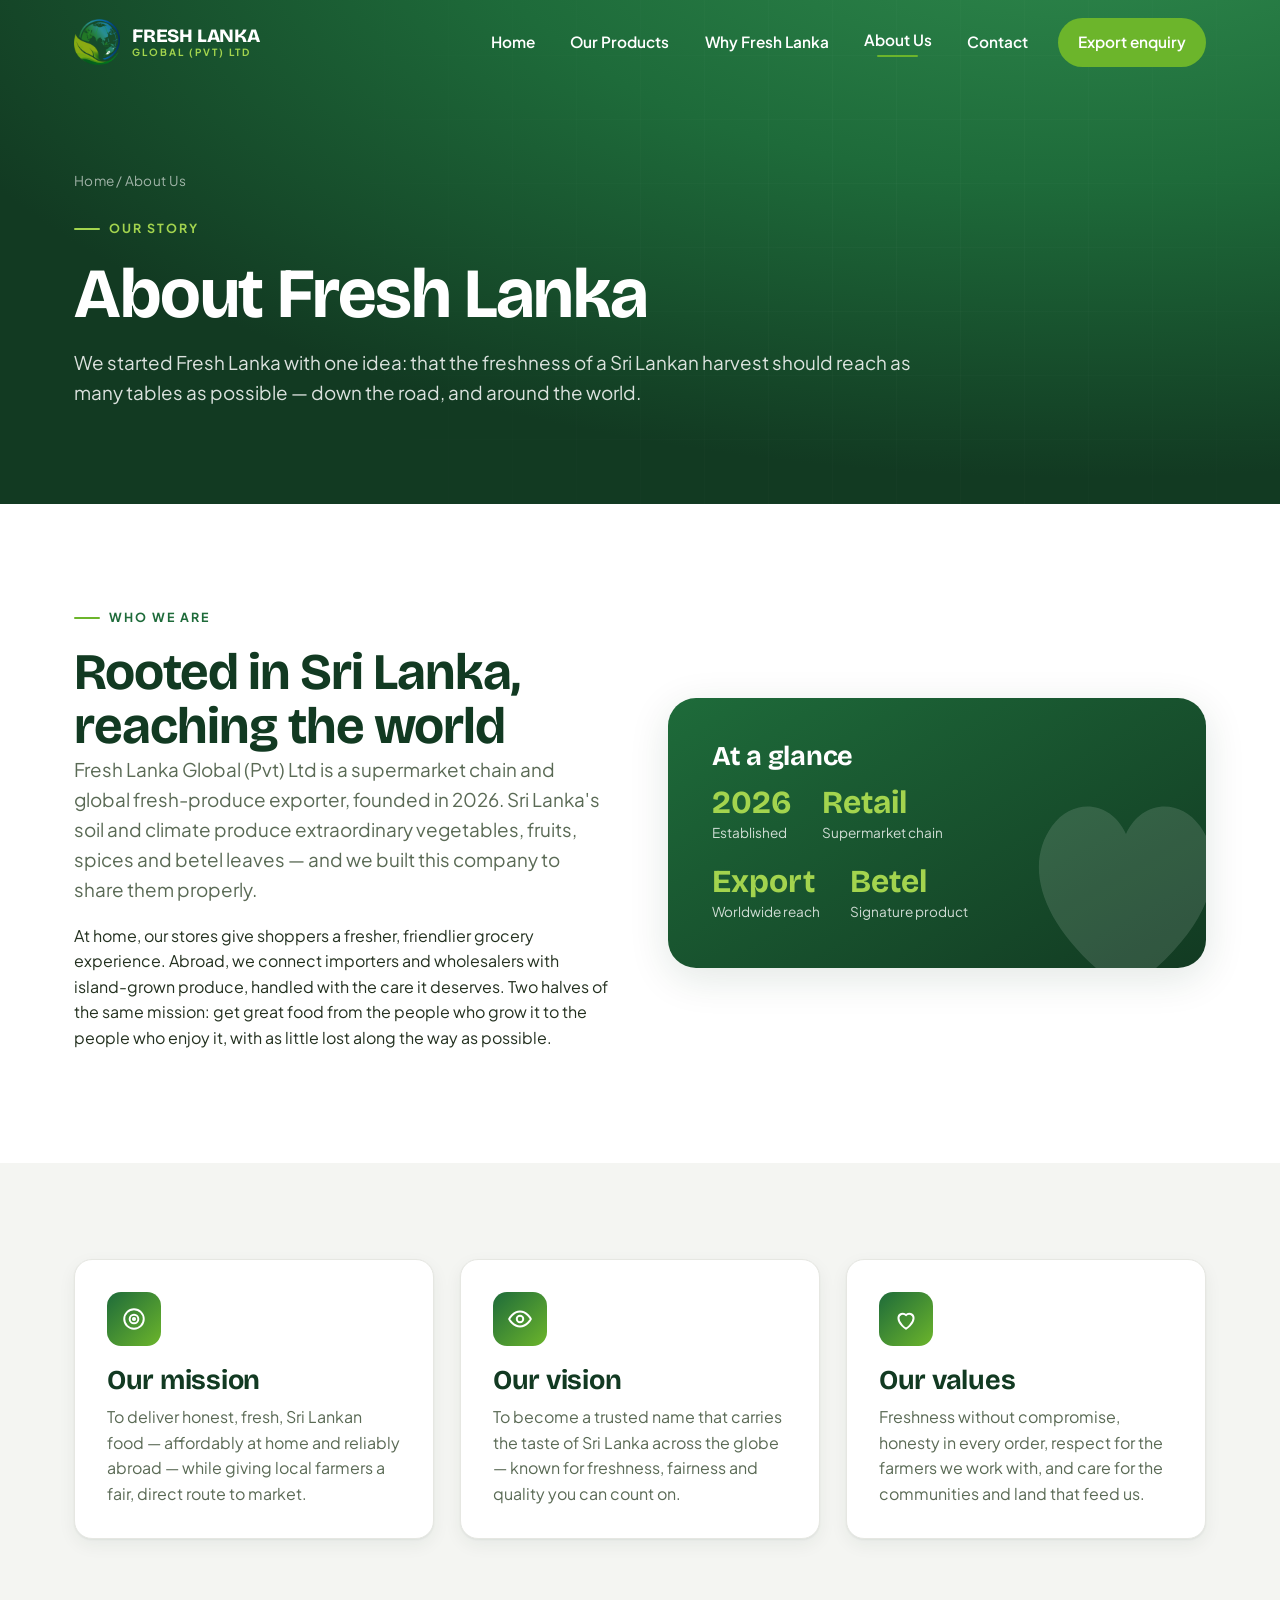
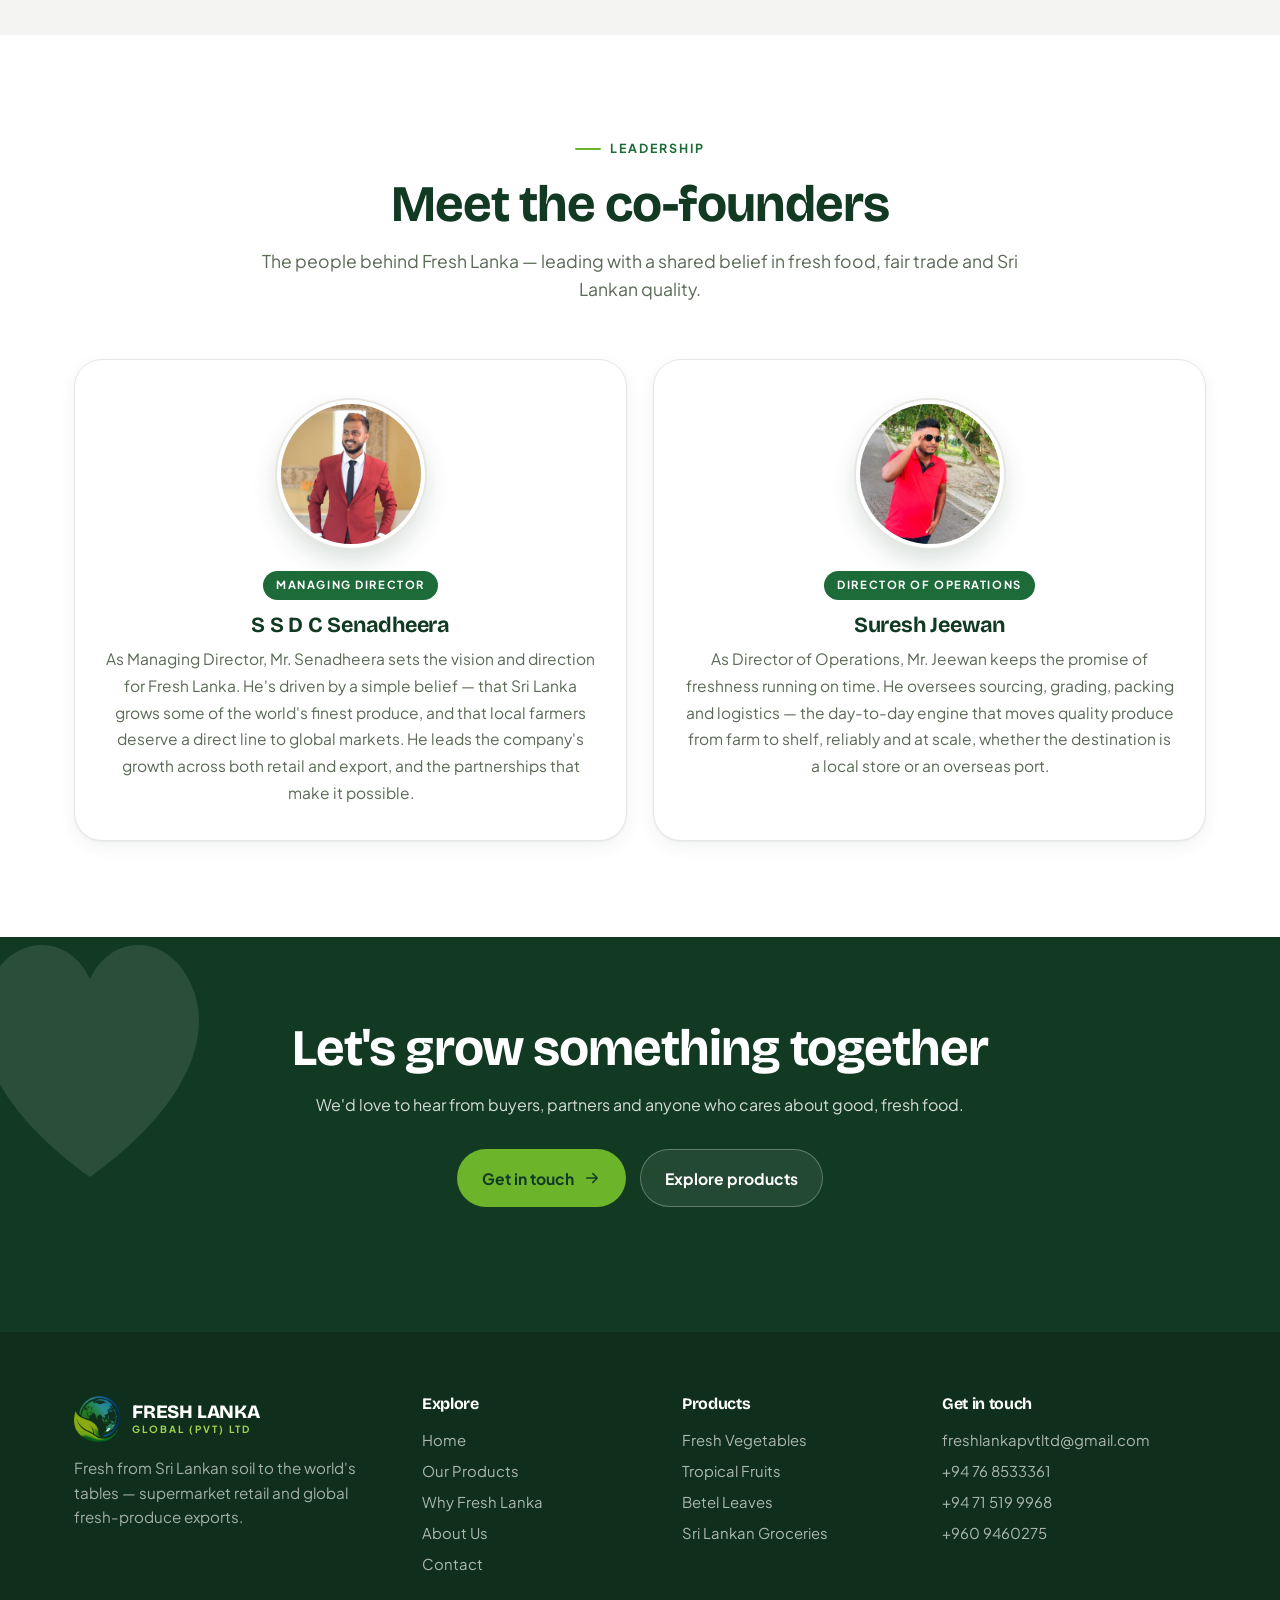
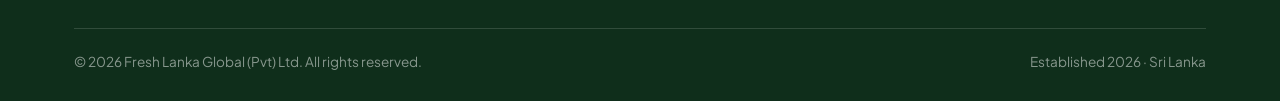
==== commit 31a19ae9: "Add files via upload" ====
--- a/about.html
+++ b/about.html
@@ -11,6 +11,20 @@
 <link rel="preconnect" href="https://fonts.gstatic.com" crossorigin>
 <link href="https://fonts.googleapis.com/css2?family=Bricolage+Grotesque:opsz,wght@12..96,600;12..96,700;12..96,800&family=Plus+Jakarta+Sans:wght@400;500;600;700&display=swap" rel="stylesheet">
 <link rel="stylesheet" href="styles.css">
+<link rel="canonical" href="https://freshlankaglobal.com/about.html">
+<meta name="robots" content="index, follow">
+<meta name="theme-color" content="#123a22">
+<meta name="author" content="Fresh Lanka Global (Pvt) Ltd">
+<meta property="og:type" content="website">
+<meta property="og:site_name" content="Fresh Lanka Global (Pvt) Ltd">
+<meta property="og:title" content="About Us — Fresh Lanka Global (Pvt) Ltd">
+<meta property="og:description" content="The story, mission and leadership of Fresh Lanka Global (Pvt) Ltd — a Sri Lankan supermarket chain and global fresh-produce exporter founded in 2026.">
+<meta property="og:url" content="https://freshlankaglobal.com/about.html">
+<meta property="og:image" content="https://freshlankaglobal.com/assets/emblem.png">
+<meta name="twitter:card" content="summary_large_image">
+<meta name="twitter:title" content="About Us — Fresh Lanka Global (Pvt) Ltd">
+<meta name="twitter:description" content="The story, mission and leadership of Fresh Lanka Global (Pvt) Ltd — a Sri Lankan supermarket chain and global fresh-produce exporter founded in 2026.">
+<meta name="twitter:image" content="https://freshlankaglobal.com/assets/emblem.png">
 </head>
 <body>
 
--- a/styles.css
+++ b/styles.css
@@ -13,12 +13,12 @@
   --leaf-2:#a3d44e;       /* pale lime                                   */
   --ocean:#1c6fa6;        /* globe blue — secondary accent               */
   --ocean-deep:#155680;
-  --paper:#f3f1e8;        /* cream page background                       */
-  --paper-2:#eceadf;      /* slightly deeper cream                       */
+  --paper:#ffffff;        /* white page background                       */
+  --paper-2:#f4f5f2;      /* very light neutral for sections            */
   --card:#ffffff;
   --ink:#23301f;          /* body text                                   */
   --muted:#5a6a55;        /* secondary text                              */
-  --line:#d9d6c7;         /* hairlines on cream                          */
+  --line:#e6e7e2;          /* hairlines on white                         */
   --line-dark:rgba(255,255,255,.14);
 
   --maxw:1180px;
@@ -136,8 +136,8 @@
 .nav .btn{margin-left:8px;padding:.7rem 1.2rem}
 
 /* header states: transparent over hero, solid after scroll */
-.site-header.on-light{background:rgba(243,241,232,.85);backdrop-filter:blur(12px);box-shadow:0 1px 0 var(--line)}
-.site-header.scrolled{background:rgba(243,241,232,.92);backdrop-filter:blur(12px);box-shadow:0 4px 24px rgba(18,58,34,.08);padding:10px 0}
+.site-header.on-light{background:rgba(255,255,255,.85);backdrop-filter:blur(12px);box-shadow:0 1px 0 var(--line)}
+.site-header.scrolled{background:rgba(255,255,255,.92);backdrop-filter:blur(12px);box-shadow:0 4px 24px rgba(18,58,34,.08);padding:10px 0}
 .site-header.scrolled .brand img{width:40px;height:40px}
 /* when transparent over a dark hero */
 .site-header.over-dark:not(.scrolled) .brand-text b,
@@ -292,17 +292,22 @@
 /* ---------- founders ---------- */
 .founder{
   background:var(--card);border:1px solid var(--line);border-radius:var(--radius-lg);
-  overflow:hidden;box-shadow:var(--shadow-sm);transition:transform .3s var(--ease),box-shadow .3s var(--ease);
+  padding:40px 30px 34px;text-align:center;
+  box-shadow:var(--shadow-sm);transition:transform .3s var(--ease),box-shadow .3s var(--ease);
 }
 .founder:hover{transform:translateY(-6px);box-shadow:var(--shadow-md)}
-.founder .photo{aspect-ratio:1;overflow:hidden;background:var(--paper-2)}
+.founder .photo{
+  width:148px;height:148px;border-radius:50%;overflow:hidden;margin:0 auto 22px;
+  background:var(--paper-2);border:4px solid #fff;
+  box-shadow:0 0 0 2px var(--line), 0 12px 26px rgba(18,58,34,.16);
+}
 .founder .photo img{width:100%;height:100%;object-fit:cover;transition:transform .6s var(--ease)}
-.founder:hover .photo img{transform:scale(1.05)}
-.founder-body{padding:28px}
-.founder-body .role{display:inline-block;font-size:.74rem;letter-spacing:.14em;text-transform:uppercase;
-  font-weight:700;color:#fff;background:var(--green);padding:.35rem .75rem;border-radius:999px;margin-bottom:14px}
-.founder-body h3{font-size:1.4rem;margin-bottom:.6rem}
-.founder-body p{color:var(--muted);margin:0}
+.founder:hover .photo img{transform:scale(1.06)}
+.founder-body{padding:0}
+.founder-body .role{display:inline-block;font-size:.7rem;letter-spacing:.14em;text-transform:uppercase;
+  font-weight:700;color:#fff;background:var(--green);padding:.35rem .8rem;border-radius:999px;margin-bottom:14px}
+.founder-body h3{font-size:1.35rem;margin-bottom:.6rem}
+.founder-body p{color:var(--muted);margin:0;font-size:.97rem;line-height:1.72}
 
 /* values list */
 .value{background:var(--card);border:1px solid var(--line);border-radius:var(--radius);padding:28px}
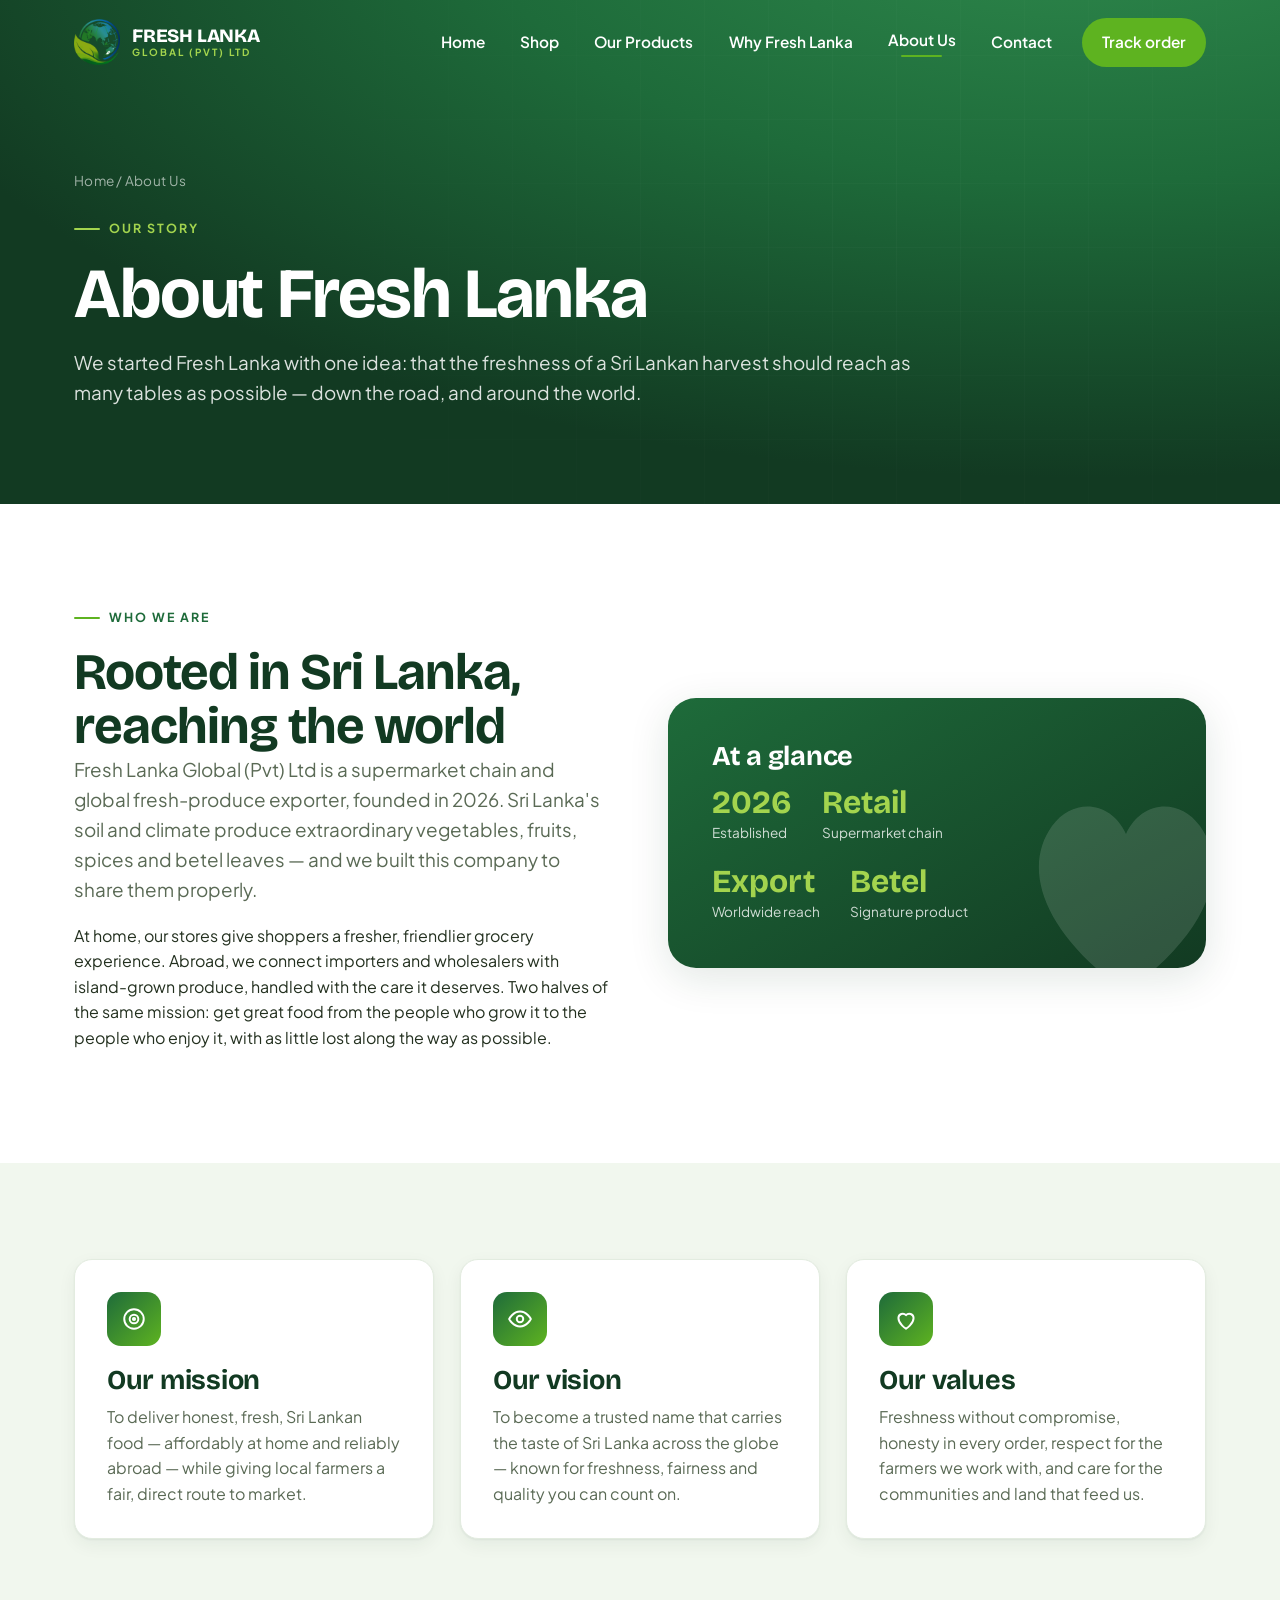
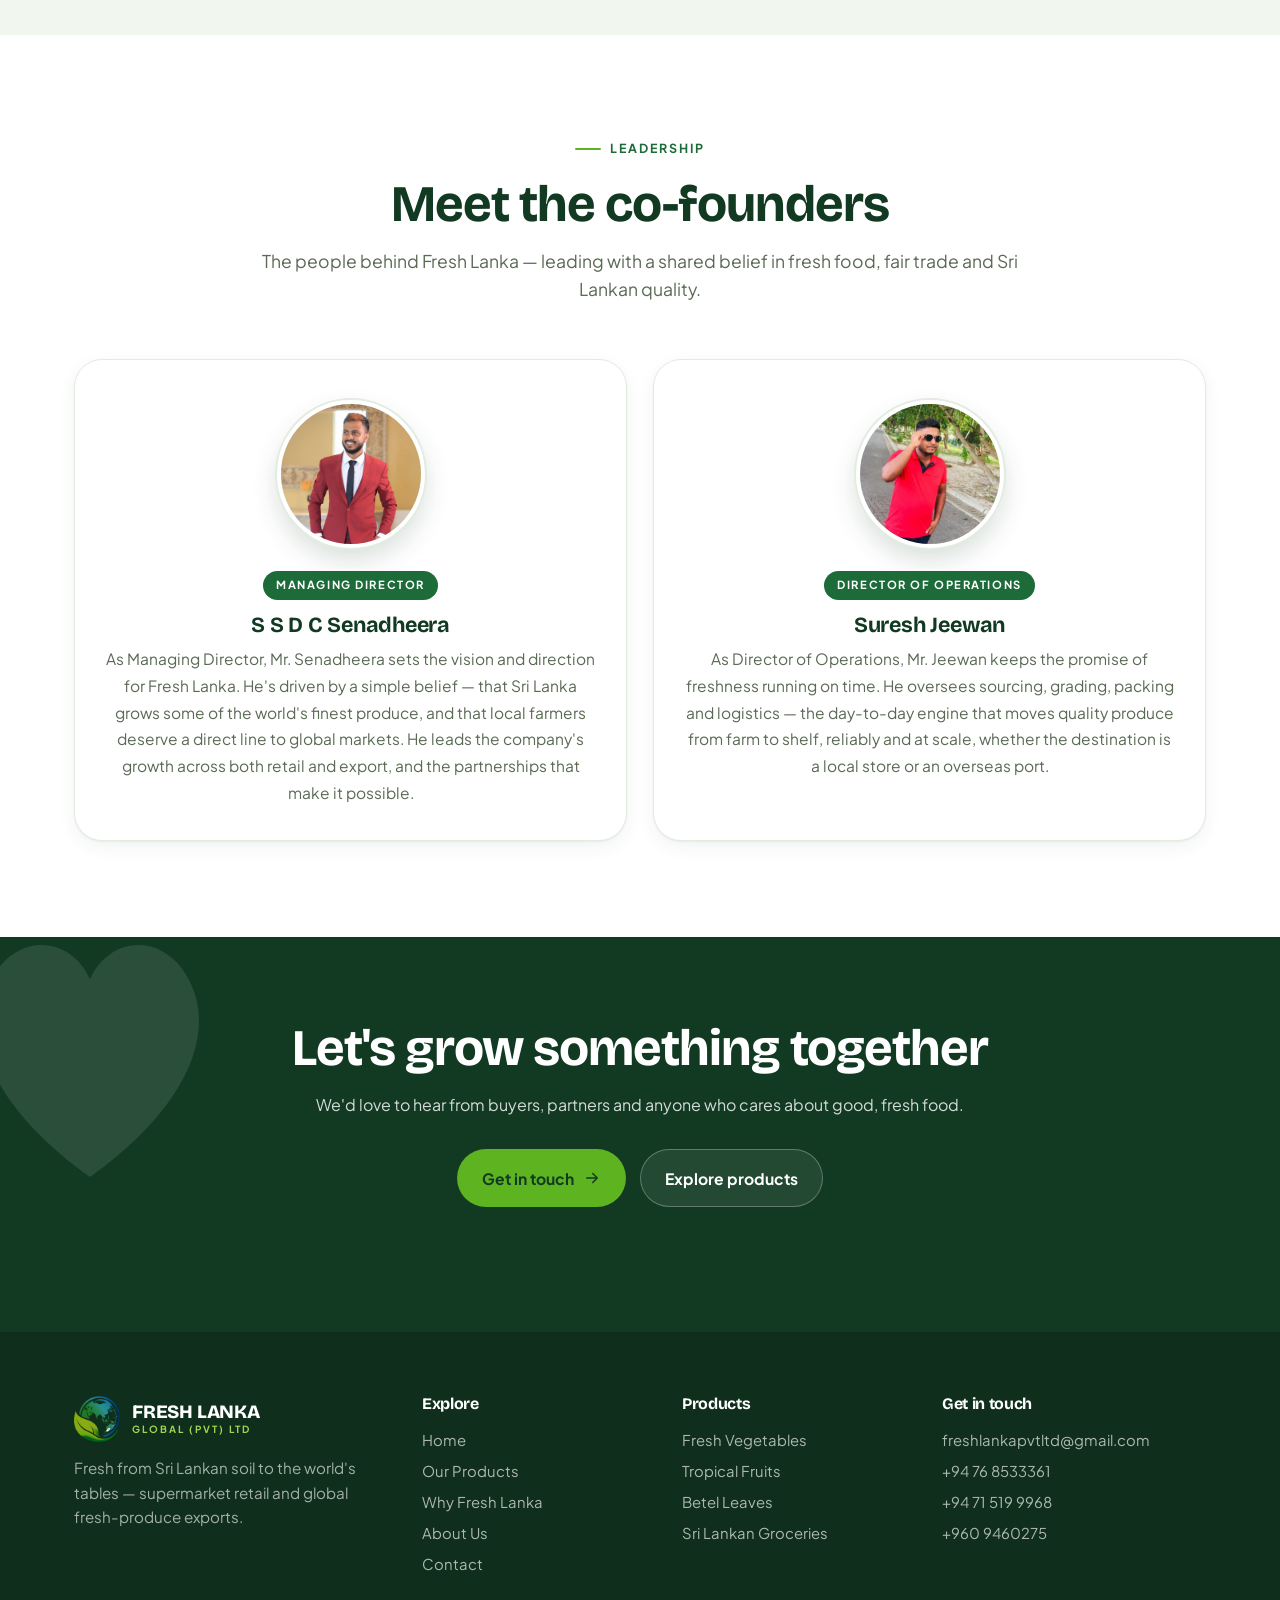
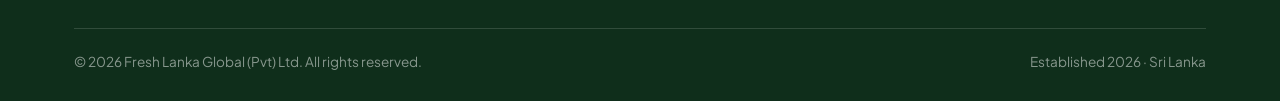
==== commit 27b9542c: "Add files via upload" ====
--- a/about.html
+++ b/about.html
@@ -37,11 +37,12 @@
     <button class="nav-toggle"><span></span><span></span><span></span></button>
     <nav class="nav">
       <a href="index.html">Home</a>
+      <a href="shop.html">Shop</a>
       <a href="products.html">Our Products</a>
       <a href="quality.html">Why Fresh Lanka</a>
       <a href="about.html" class="active">About Us</a>
       <a href="contact.html">Contact</a>
-      <a href="contact.html" class="btn btn--leaf">Export enquiry</a>
+      <a href="track.html" class="btn btn--leaf">Track order</a>
     </nav>
   </div>
 </header>
--- a/styles.css
+++ b/styles.css
@@ -9,16 +9,16 @@
   --forest:#123a22;       /* deepest green — headings, footer            */
   --green:#1e6b3a;        /* primary brand green                         */
   --green-soft:#2f8a4d;   /* lighter green for gradients                 */
-  --leaf:#6cb52b;         /* bright betel-leaf lime — accent             */
+  --leaf:#5eb320;         /* fresh leaf green — accent                   */
   --leaf-2:#a3d44e;       /* pale lime                                   */
   --ocean:#1c6fa6;        /* globe blue — secondary accent               */
   --ocean-deep:#155680;
   --paper:#ffffff;        /* white page background                       */
-  --paper-2:#f4f5f2;      /* very light neutral for sections            */
+  --paper-2:#f1f7ee;      /* soft mint section background               */
   --card:#ffffff;
   --ink:#23301f;          /* body text                                   */
   --muted:#5a6a55;        /* secondary text                              */
-  --line:#e6e7e2;          /* hairlines on white                         */
+  --line:#e3ece0;          /* soft green hairlines                       */
   --line-dark:rgba(255,255,255,.14);
 
   --maxw:1180px;
@@ -421,3 +421,125 @@
   *,*::before,*::after{animation:none!important;transition:none!important;scroll-behavior:auto!important}
   .reveal{opacity:1;transform:none}
 }
+
+
+/* ================= ANNOUNCEMENT BAR ================= */
+.topbar{background:var(--forest);color:#fff;font-size:.82rem;letter-spacing:.02em}
+.topbar .wrap{display:flex;justify-content:center;gap:26px;flex-wrap:wrap;padding:9px 0;text-align:center}
+.topbar span{display:inline-flex;align-items:center;gap:7px;opacity:.92}
+.topbar b{color:var(--leaf-2);font-weight:700}
+@media(max-width:760px){.topbar .wrap{gap:14px;font-size:.74rem}}
+
+/* ================= SHOP ================= */
+.shop-toolbar{display:flex;align-items:center;justify-content:space-between;gap:16px;flex-wrap:wrap;margin-bottom:28px}
+.chips-row{display:flex;gap:10px;flex-wrap:wrap}
+.chip-btn{border:1.5px solid var(--line);background:#fff;color:var(--muted);font:inherit;font-size:.9rem;
+  font-weight:600;padding:.55rem 1.05rem;border-radius:999px;cursor:pointer;transition:.2s var(--ease)}
+.chip-btn:hover{border-color:var(--leaf);color:var(--green)}
+.chip-btn.active{background:var(--green);border-color:var(--green);color:#fff}
+
+.country-pick{display:flex;align-items:center;gap:9px;background:#fff;border:1.5px solid var(--line);
+  border-radius:999px;padding:.42rem .5rem .42rem 1rem}
+.country-pick label{font-size:.82rem;font-weight:700;color:var(--muted);letter-spacing:.04em;text-transform:uppercase}
+.country-pick select{border:0;background:transparent;font:inherit;font-weight:700;color:var(--green);
+  padding:.3rem .4rem;border-radius:999px;cursor:pointer;outline:none}
+
+.store-note{display:flex;align-items:center;gap:12px;background:var(--paper-2);border:1px solid var(--line);
+  border-left:4px solid var(--leaf);border-radius:14px;padding:14px 18px;margin-bottom:30px;font-size:.94rem}
+.store-note b{color:var(--forest)}
+
+.products{display:grid;grid-template-columns:repeat(4,1fr);gap:22px}
+@media(max-width:980px){.products{grid-template-columns:repeat(2,1fr)}}
+@media(max-width:520px){.products{grid-template-columns:1fr}}
+
+.pcard{background:#fff;border:1px solid var(--line);border-radius:20px;overflow:hidden;display:flex;
+  flex-direction:column;box-shadow:var(--shadow-sm);transition:transform .3s var(--ease),box-shadow .3s var(--ease)}
+.pcard:hover{transform:translateY(-6px);box-shadow:var(--shadow-md)}
+.pcard .pimg{position:relative;aspect-ratio:1;overflow:hidden;background:var(--paper-2)}
+.pcard .pimg img{width:100%;height:100%;object-fit:cover;transition:transform .6s var(--ease)}
+.pcard:hover .pimg img{transform:scale(1.06)}
+.pcard .pimg .ph{width:100%;height:100%;display:flex;align-items:center;justify-content:center;
+  background:linear-gradient(140deg,#eaf5e4,#dcebd4);color:var(--green);font-size:2.6rem}
+.badge-org{position:absolute;top:12px;left:12px;background:var(--leaf);color:#fff;font-size:.68rem;
+  font-weight:800;letter-spacing:.08em;text-transform:uppercase;padding:.3rem .6rem;border-radius:999px}
+.pbody{padding:16px 16px 18px;display:flex;flex-direction:column;gap:7px;flex:1}
+.pbody h3{font-size:1rem;line-height:1.35;margin:0;color:var(--forest)}
+.pcat{font-size:.74rem;letter-spacing:.06em;text-transform:uppercase;color:var(--muted);font-weight:700}
+.stars{color:#f0a92b;font-size:.82rem;letter-spacing:.05em}
+.stars span{color:var(--muted);margin-left:5px}
+.price{font-family:var(--display);font-weight:800;font-size:1.22rem;color:var(--green);margin-top:auto}
+.price small{font-weight:600;font-size:.76rem;color:var(--muted);letter-spacing:.03em}
+.add-btn{margin-top:10px;width:100%;border:0;background:var(--green);color:#fff;font:inherit;font-weight:700;
+  font-size:.9rem;padding:.72rem 1rem;border-radius:12px;cursor:pointer;display:flex;align-items:center;
+  justify-content:center;gap:8px;transition:.2s var(--ease)}
+.add-btn:hover{background:var(--leaf)}
+.add-btn.added{background:var(--forest)}
+
+/* ---------- cart drawer ---------- */
+.cart-fab{position:fixed;right:22px;bottom:22px;z-index:80;background:var(--green);color:#fff;border:0;
+  width:60px;height:60px;border-radius:50%;cursor:pointer;box-shadow:var(--shadow-lg);display:flex;
+  align-items:center;justify-content:center;transition:.2s var(--ease)}
+.cart-fab:hover{background:var(--forest);transform:scale(1.05)}
+.cart-fab .count{position:absolute;top:-4px;right:-4px;background:var(--leaf);color:#fff;font-size:.72rem;
+  font-weight:800;min-width:23px;height:23px;border-radius:999px;display:flex;align-items:center;
+  justify-content:center;border:2px solid #fff}
+.cart-overlay{position:fixed;inset:0;background:rgba(18,58,34,.45);opacity:0;pointer-events:none;
+  transition:opacity .3s var(--ease);z-index:90}
+.cart-overlay.open{opacity:1;pointer-events:auto}
+.cart{position:fixed;top:0;right:0;height:100vh;width:min(430px,92vw);background:#fff;z-index:100;
+  transform:translateX(105%);transition:transform .35s var(--ease);display:flex;flex-direction:column;
+  box-shadow:-20px 0 60px rgba(18,58,34,.2)}
+.cart.open{transform:none}
+.cart-head{padding:22px 24px;border-bottom:1px solid var(--line);display:flex;align-items:center;justify-content:space-between}
+.cart-head h3{margin:0;font-size:1.2rem}
+.cart-close{border:0;background:var(--paper-2);width:36px;height:36px;border-radius:50%;cursor:pointer;
+  font-size:1.1rem;color:var(--muted)}
+.cart-items{flex:1;overflow-y:auto;padding:18px 24px}
+.citem{display:flex;gap:12px;align-items:center;padding:13px 0;border-bottom:1px solid var(--line)}
+.citem img,.citem .ph{width:58px;height:58px;border-radius:12px;object-fit:cover;flex:none;
+  background:linear-gradient(140deg,#eaf5e4,#dcebd4);display:flex;align-items:center;justify-content:center}
+.citem .ci-info{flex:1;min-width:0}
+.citem .ci-info b{display:block;font-size:.9rem;color:var(--forest);font-weight:700}
+.citem .ci-info span{font-size:.8rem;color:var(--muted)}
+.qty{display:flex;align-items:center;gap:8px}
+.qty button{width:27px;height:27px;border-radius:8px;border:1.5px solid var(--line);background:#fff;
+  cursor:pointer;font-weight:800;color:var(--green);line-height:1}
+.qty b{min-width:18px;text-align:center;font-size:.9rem}
+.cart-empty{text-align:center;color:var(--muted);padding:50px 10px;font-size:.95rem}
+.cart-foot{padding:20px 24px;border-top:1px solid var(--line);background:var(--paper-2)}
+.cart-total{display:flex;justify-content:space-between;align-items:baseline;margin-bottom:14px}
+.cart-total b{font-family:var(--display);font-size:1.5rem;color:var(--green)}
+
+/* ---------- checkout ---------- */
+.checkout{padding:18px 24px;overflow-y:auto;flex:1}
+.checkout h4{margin:0 0 4px;font-size:1.05rem}
+.checkout .note{font-size:.84rem;color:var(--muted);margin-bottom:16px}
+.checkout .form-row{margin-bottom:12px}
+.checkout label{display:block;font-size:.8rem;font-weight:700;color:var(--muted);margin-bottom:5px;
+  text-transform:uppercase;letter-spacing:.05em}
+.checkout input,.checkout textarea,.checkout select{width:100%;padding:.72rem .9rem;border:1.5px solid var(--line);
+  border-radius:12px;font:inherit;font-size:.95rem;color:var(--ink);background:#fff;outline:none}
+.checkout input:focus,.checkout textarea:focus,.checkout select:focus{border-color:var(--leaf)}
+.pay-opts{display:grid;gap:9px}
+.pay-opt{display:flex;gap:10px;align-items:flex-start;border:1.5px solid var(--line);border-radius:12px;
+  padding:12px 14px;cursor:pointer;transition:.2s var(--ease)}
+.pay-opt:hover{border-color:var(--leaf)}
+.pay-opt input{width:auto;margin-top:3px;flex:none}
+.pay-opt b{display:block;font-size:.9rem;color:var(--forest)}
+.pay-opt span{font-size:.79rem;color:var(--muted)}
+.order-ok{text-align:center;padding:40px 22px}
+.order-ok .tick{width:66px;height:66px;border-radius:50%;background:var(--leaf);color:#fff;font-size:2rem;
+  display:flex;align-items:center;justify-content:center;margin:0 auto 18px}
+.order-ref{font-family:var(--display);font-size:1.5rem;font-weight:800;color:var(--green);
+  background:var(--paper-2);border:2px dashed var(--leaf);border-radius:14px;padding:12px;margin:16px 0;letter-spacing:.06em}
+
+/* ---------- betel feature banner ---------- */
+.betel-banner{border-radius:var(--radius-lg);overflow:hidden;position:relative;margin-bottom:44px;
+  min-height:280px;display:flex;align-items:center;color:#fff}
+.betel-banner img{position:absolute;inset:0;width:100%;height:100%;object-fit:cover}
+.betel-banner .bb-in{position:relative;padding:44px;max-width:560px;
+  background:linear-gradient(90deg,rgba(18,58,34,.88) 0%,rgba(18,58,34,.7) 65%,transparent 100%);height:100%;
+  display:flex;flex-direction:column;justify-content:center}
+.betel-banner h2{color:#fff;font-size:clamp(1.6rem,3.4vw,2.4rem);margin-bottom:.5rem}
+.betel-banner p{color:rgba(255,255,255,.9);margin-bottom:1.1rem}
+@media(max-width:760px){.betel-banner .bb-in{padding:28px;background:linear-gradient(180deg,rgba(18,58,34,.85),rgba(18,58,34,.75))}}
